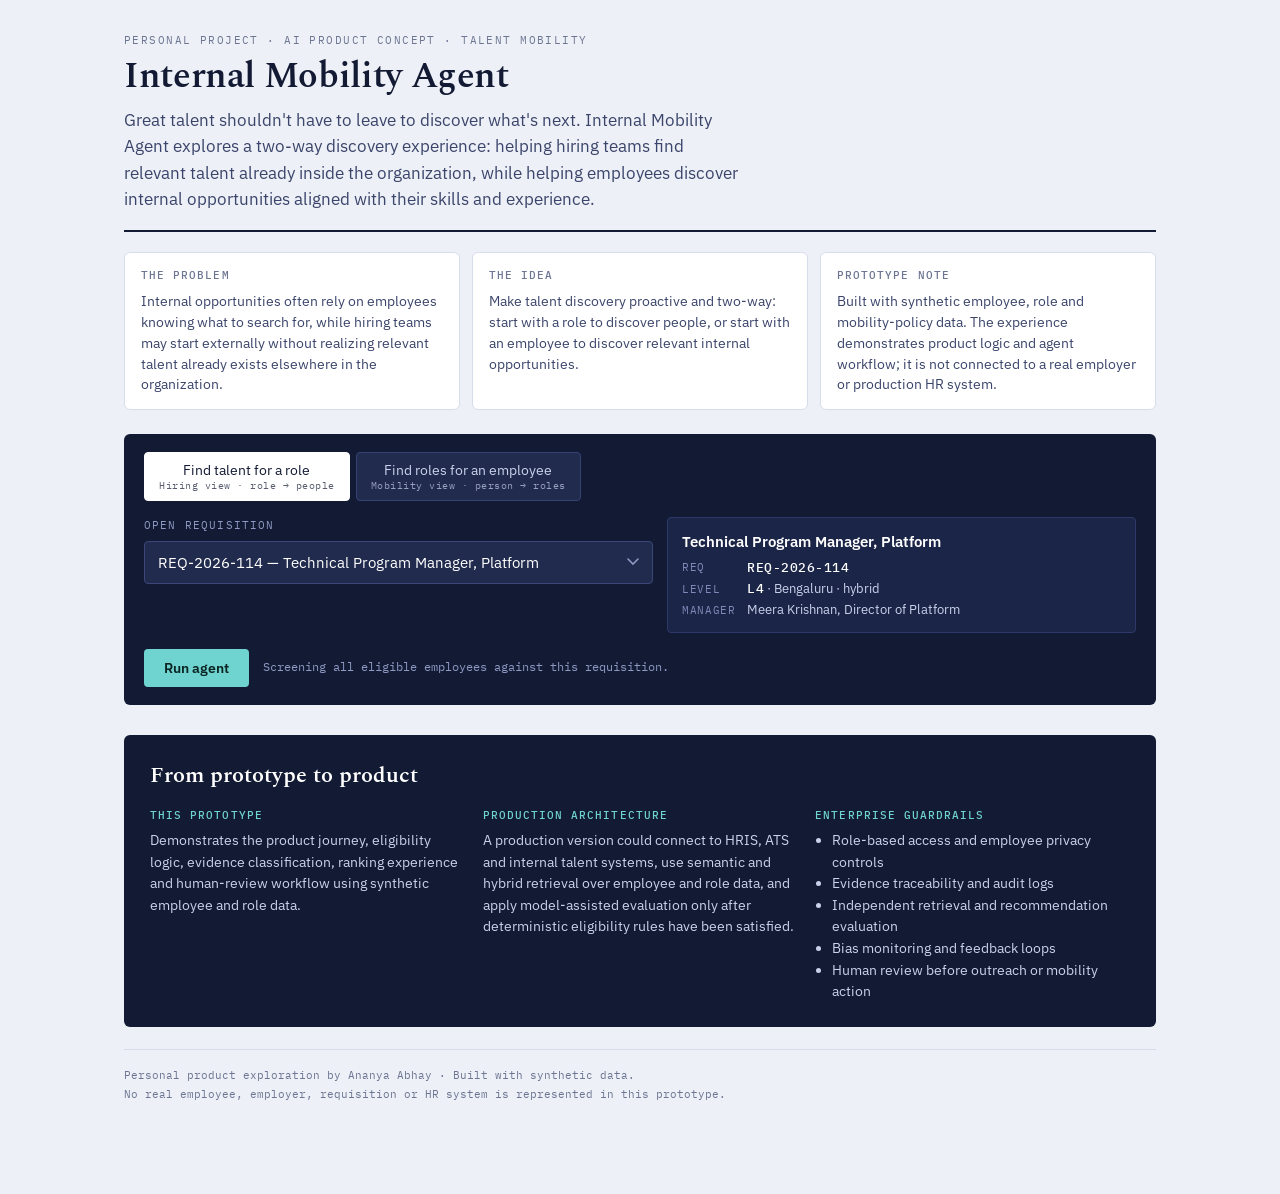
==== projects/internal-mobility-ai-agent/index.html @ cb5d70b5 "Added project - IMA" ====
<!DOCTYPE html>
<html lang="en">

<head>
  <meta charset="utf-8">
  <meta name="viewport" content="width=device-width, initial-scale=1">
  <title>Internal Mobility Agent | AI Talent Mobility Product Concept</title>

  <meta name="description"
    content="A personal AI product concept exploring two-way internal talent discovery — matching employees to opportunities and helping hiring teams discover relevant internal talent.">
  <link rel="preconnect" href="https://fonts.googleapis.com">
  <link rel="preconnect" href="https://fonts.gstatic.com" crossorigin>
  <link
    href="https://fonts.googleapis.com/css2?family=IBM+Plex+Mono:wght@400;500;600&family=IBM+Plex+Sans:wght@400;500;600;700&family=Spectral:ital,wght@0,500;0,600;1,500&display=swap"
    rel="stylesheet">
  <style>
    :root {
      --ink: #131A33;
      --ink2: #3B456B;
      --mute: #6C7592;
      --bg: #EDF0F6;
      --paper: #FFFFFF;
      --rule: #D7DDEA;
      --rule2: #E9EDF4;
      --direct: #3A4A7A;
      --directbg: #E7EBF6;
      --adjacent: #0C6E6C;
      --adjacentbg: #DDF0EE;
      --absent: #9B4A3F;
      --absentbg: #F7E7E4;
      --vague: #9A6F1C;
      --vaguebg: #F8EFDC;
      --sans: "IBM Plex Sans", system-ui, -apple-system, "Segoe UI", sans-serif;
      --mono: "IBM Plex Mono", ui-monospace, "SF Mono", Menlo, monospace;
      --serif: "Spectral", Georgia, serif;
    }

    * {
      box-sizing: border-box
    }

    html,
    body {
      margin: 0;
      padding: 0
    }

    body {
      background: var(--bg);
      color: var(--ink);
      font-family: var(--sans);
      font-size: 15px;
      line-height: 1.55;
      -webkit-font-smoothing: antialiased
    }

    .wrap {
      max-width: 1080px;
      margin: 0 auto;
      padding: 32px 24px 80px
    }

    .mast {
      padding-bottom: 18px;
      border-bottom: 2px solid var(--ink)
    }

    .kicker {
      font-family: var(--mono);
      font-size: 11px;
      letter-spacing: .13em;
      text-transform: uppercase;
      color: var(--mute);
      margin-bottom: 9px
    }

    .mast h1 {
      font-family: var(--serif);
      font-weight: 600;
      font-size: 36px;
      line-height: 1.08;
      margin: 0 0 10px;
      letter-spacing: -.01em
    }

    .mast .lede {
      margin: 0;
      font-size: 16.5px;
      color: var(--ink2);
      max-width: 62ch;
      line-height: 1.6
    }

    .intro {
      display: grid;
      grid-template-columns: repeat(auto-fit, minmax(230px, 1fr));
      gap: 12px;
      margin: 20px 0 24px
    }

    .ic {
      background: var(--paper);
      border: 1px solid var(--rule);
      border-radius: 6px;
      padding: 14px 16px
    }

    .ic h3 {
      font-family: var(--mono);
      font-size: 10.5px;
      letter-spacing: .1em;
      text-transform: uppercase;
      color: var(--mute);
      font-weight: 500;
      margin: 0 0 7px
    }

    .ic p {
      margin: 0;
      font-size: 13.5px;
      color: var(--ink2);
      line-height: 1.55
    }

    .ic.warn {
      background: var(--absentbg);
      border-color: #EBCFC9
    }

    .ic.warn h3 {
      color: var(--absent)
    }

    .ic.warn p {
      color: var(--absent)
    }

    .console {
      background: var(--ink);
      color: #fff;
      border-radius: 6px;
      padding: 18px 20px;
      margin-bottom: 26px
    }

    .modes {
      display: flex;
      gap: 6px;
      margin-bottom: 16px;
      flex-wrap: wrap
    }

    .mode {
      background: #212B4E;
      border: 1px solid #364176;
      color: #C9D2EC;
      border-radius: 4px;
      padding: 8px 14px;
      font-family: var(--sans);
      font-size: 13.5px;
      cursor: pointer
    }

    .mode[aria-pressed="true"] {
      background: #fff;
      border-color: #fff;
      color: var(--ink)
    }

    .mode .sm {
      display: block;
      font-family: var(--mono);
      font-size: 10px;
      letter-spacing: .05em;
      opacity: .7
    }

    .picker {
      display: flex;
      gap: 14px;
      align-items: flex-start;
      flex-wrap: wrap;
      margin-bottom: 16px
    }

    .field {
      flex: 1 1 340px;
      min-width: 280px
    }

    .field label {
      display: block;
      font-family: var(--mono);
      font-size: 10.5px;
      letter-spacing: .11em;
      text-transform: uppercase;
      color: #8E9AC4;
      margin-bottom: 7px
    }

    select {
      width: 100%;
      background: #212B4E;
      border: 1px solid #3B4778;
      color: #fff;
      border-radius: 4px;
      padding: 11px 13px;
      font-family: var(--sans);
      font-size: 14.5px;
      cursor: pointer;
      appearance: none;
      background-image: url("data:image/svg+xml;utf8,<svg xmlns='http://www.w3.org/2000/svg' width='12' height='8'><path d='M1 1l5 5 5-5' stroke='%238E9AC4' stroke-width='1.6' fill='none' stroke-linecap='round'/></svg>");
      background-repeat: no-repeat;
      background-position: right 13px center
    }

    select:hover {
      border-color: #556296
    }

    select option {
      background: #212B4E;
      color: #fff
    }

    select option:disabled {
      color: #6B76A6
    }

    select optgroup {
      color: #8E9AC4;
      font-style: normal
    }

    .who {
      flex: 1 1 300px;
      min-width: 260px;
      background: #1B2547;
      border: 1px solid #2E3969;
      border-radius: 4px;
      padding: 12px 14px
    }

    .who .nm {
      font-weight: 600;
      font-size: 15px;
      color: #fff;
      margin-bottom: 4px
    }

    .who dl {
      margin: 0;
      display: grid;
      grid-template-columns: auto 1fr;
      gap: 2px 12px;
      font-size: 12.5px
    }

    .who dt {
      font-family: var(--mono);
      font-size: 10.5px;
      letter-spacing: .06em;
      text-transform: uppercase;
      color: #7E8AB8;
      align-self: center
    }

    .who dd {
      margin: 0;
      color: #C9D2EC
    }

    .who dd b {
      color: #fff;
      font-family: var(--mono);
      font-weight: 500;
      letter-spacing: .04em
    }

    .runbar {
      display: flex;
      align-items: center;
      gap: 14px;
      flex-wrap: wrap
    }

    .run {
      background: #6FD3CF;
      color: #0A2422;
      border: 0;
      border-radius: 4px;
      padding: 10px 20px;
      font-family: var(--sans);
      font-weight: 600;
      font-size: 14px;
      cursor: pointer
    }

    .run:hover {
      background: #8CE0DC
    }

    .run[disabled] {
      opacity: .4;
      cursor: default
    }

    .query {
      font-family: var(--mono);
      font-size: 12px;
      color: #8E9AC4
    }

    .run:focus-visible,
    .tab:focus-visible,
    .evrow:focus-visible,
    select:focus-visible,
    .disc:focus-visible,
    .mode:focus-visible,
    .rankrow:focus-visible,
    .candhead:focus-visible {
      outline: 2px solid #6FD3CF;
      outline-offset: 2px
    }

    .step {
      background: var(--paper);
      border: 1px solid var(--rule);
      border-radius: 6px;
      margin-bottom: 14px;
      overflow: hidden
    }

    .step.in {
      animation: rise .38s cubic-bezier(.2, .7, .3, 1) both
    }

    @keyframes rise {
      from {
        opacity: 0;
        transform: translateY(10px)
      }

      to {
        opacity: 1;
        transform: none
      }
    }

    .shead {
      display: flex;
      align-items: baseline;
      gap: 12px;
      padding: 14px 18px;
      border-bottom: 1px solid var(--rule2)
    }

    .snum {
      font-family: var(--mono);
      font-size: 11px;
      color: var(--mute);
      letter-spacing: .06em;
      flex: 0 0 auto
    }

    .shead h2 {
      font-size: 15.5px;
      font-weight: 600;
      margin: 0;
      letter-spacing: -.01em
    }

    .sbody {
      padding: 16px 18px
    }

    .sbody>*:last-child {
      margin-bottom: 0
    }

    .note {
      font-size: 13px;
      color: var(--mute);
      border-left: 2px solid var(--rule);
      padding-left: 11px;
      margin: 12px 0 0
    }

    .hint {
      font-family: var(--mono);
      font-size: 11px;
      color: var(--adjacent);
      margin: 0 0 10px
    }

    ol.plan {
      margin: 0;
      padding-left: 20px;
      font-size: 14px;
      color: var(--ink2)
    }

    ol.plan li {
      margin-bottom: 5px
    }

    .disc {
      display: flex;
      align-items: center;
      gap: 9px;
      background: none;
      border: 0;
      padding: 0;
      cursor: pointer;
      font-family: var(--mono);
      font-size: 11px;
      letter-spacing: .07em;
      text-transform: uppercase;
      color: var(--mute)
    }

    .disc .car {
      display: inline-block;
      transition: transform .2s;
      font-size: 10px
    }

    .disc[aria-expanded="true"] .car {
      transform: rotate(90deg)
    }

    .disc:hover {
      color: var(--adjacent)
    }

    .panel[hidden] {
      display: none
    }

    .panel {
      margin-top: 13px
    }

    table {
      width: 100%;
      border-collapse: collapse;
      font-size: 13.5px
    }

    th {
      text-align: left;
      font-family: var(--mono);
      font-size: 10.5px;
      letter-spacing: .1em;
      text-transform: uppercase;
      color: var(--mute);
      font-weight: 500;
      padding: 0 10px 7px 0;
      border-bottom: 1px solid var(--rule)
    }

    td {
      padding: 9px 10px 9px 0;
      border-bottom: 1px solid var(--rule2);
      vertical-align: top;
      color: var(--ink2)
    }

    tr:last-child td {
      border-bottom: 0
    }

    .q {
      font-family: var(--serif);
      font-style: italic;
      color: var(--ink)
    }

    .tag {
      font-family: var(--mono);
      font-size: 10.5px;
      font-weight: 500;
      letter-spacing: .05em;
      padding: 2px 7px;
      border-radius: 3px;
      white-space: nowrap;
      display: inline-block
    }

    .t-direct {
      background: var(--directbg);
      color: var(--direct)
    }

    .t-adjacent {
      background: var(--adjacentbg);
      color: var(--adjacent)
    }

    .t-absent {
      background: var(--absentbg);
      color: var(--absent)
    }

    .t-vague {
      background: var(--vaguebg);
      color: var(--vague)
    }

    .t-pass {
      background: var(--adjacentbg);
      color: var(--adjacent)
    }

    .t-stop {
      background: var(--absentbg);
      color: var(--absent)
    }

    .evrow {
      cursor: pointer
    }

    .evrow:hover td {
      background: #F6F8FC
    }

    .evrow td:first-child::after {
      content: " ↳";
      color: var(--adjacent);
      font-family: var(--mono);
      font-size: 11px;
      opacity: 0
    }

    .evrow:hover td:first-child::after,
    .evrow[aria-expanded="true"] td:first-child::after {
      opacity: 1
    }

    .bridge {
      background: #0E1A38;
      color: #fff;
      border-radius: 5px;
      padding: 18px;
      margin: 12px 0 4px
    }

    .bridge .bh {
      font-family: var(--mono);
      font-size: 10.5px;
      letter-spacing: .11em;
      text-transform: uppercase;
      color: #6FD3CF;
      margin-bottom: 14px
    }

    .bcols {
      display: grid;
      grid-template-columns: 1fr auto 1fr;
      gap: 16px;
      align-items: center
    }

    .bcol .cap {
      font-family: var(--mono);
      font-size: 10px;
      letter-spacing: .08em;
      text-transform: uppercase;
      color: #8E9AC4;
      margin-bottom: 6px
    }

    .bcol .txt {
      font-family: var(--serif);
      font-size: 16.5px;
      line-height: 1.35
    }

    .w {
      display: inline-block;
      padding: 1px 3px;
      border-radius: 2px;
      transition: background .25s
    }

    .w.shared {
      background: #6FD3CF;
      color: #0A2422
    }

    .blink {
      font-family: var(--mono);
      font-size: 11px;
      color: #6FD3CF;
      text-align: center;
      white-space: nowrap
    }

    .bcount {
      margin-top: 14px;
      padding-top: 12px;
      border-top: 1px solid #2A3660;
      display: flex;
      align-items: baseline;
      gap: 10px;
      flex-wrap: wrap
    }

    .bnum {
      font-family: var(--serif);
      font-size: 34px;
      line-height: 1;
      color: #6FD3CF
    }

    .bcount p {
      margin: 0;
      font-size: 13px;
      color: #C9D2EC;
      max-width: 52ch
    }

    .cbox {
      border: 1px solid var(--rule);
      border-radius: 5px;
      margin-bottom: 10px;
      overflow: hidden
    }

    .cbox.top {
      border-color: var(--adjacent);
      border-width: 1.5px
    }

    .candhead {
      display: flex;
      gap: 13px;
      align-items: center;
      width: 100%;
      background: #FAFBFE;
      border: 0;
      padding: 12px 15px;
      text-align: left;
      cursor: pointer;
      font-family: var(--sans);
      color: inherit
    }

    .candhead:hover {
      background: #F2F5FB
    }

    .candhead .cnm {
      font-weight: 600;
      font-size: 14.5px
    }

    .candhead .cid {
      font-family: var(--mono);
      font-size: 11px;
      color: var(--mute);
      letter-spacing: .05em
    }

    .candhead .sp {
      margin-left: auto;
      display: flex;
      gap: 8px;
      align-items: center;
      flex-wrap: wrap
    }

    .candhead .car {
      color: var(--mute);
      font-size: 11px;
      font-family: var(--mono);
      transition: transform .2s
    }

    .candhead[aria-expanded="true"] .car {
      transform: rotate(90deg);
      color: var(--adjacent)
    }

    .cbody {
      padding: 14px 15px;
      border-top: 1px solid var(--rule2)
    }

    .cbody[hidden] {
      display: none
    }

    ol.rank {
      margin: 0;
      padding: 0;
      list-style: none;
      counter-reset: r
    }

    ol.rank li {
      counter-increment: r;
      border-bottom: 1px solid var(--rule2)
    }

    ol.rank li:last-child {
      border-bottom: 0
    }

    .rankrow {
      display: flex;
      gap: 13px;
      align-items: flex-start;
      width: 100%;
      background: none;
      border: 0;
      padding: 12px 8px 12px 0;
      text-align: left;
      cursor: pointer;
      font-family: var(--sans);
      color: inherit
    }

    .rankrow:hover {
      background: #F6F8FC
    }

    .rankrow::before {
      content: counter(r);
      font-family: var(--serif);
      font-size: 21px;
      color: var(--mute);
      line-height: 1.1;
      flex: 0 0 20px
    }

    .rankrow h3 {
      font-size: 14px;
      margin: 0 0 3px;
      font-weight: 600
    }

    .rankrow p {
      margin: 0;
      font-size: 12.5px;
      color: var(--mute)
    }

    .rankrow .car {
      margin-left: auto;
      flex: 0 0 auto;
      color: var(--mute);
      font-size: 11px;
      font-family: var(--mono);
      transition: transform .2s;
      align-self: center
    }

    .rankrow[aria-expanded="true"] .car {
      transform: rotate(90deg);
      color: var(--adjacent)
    }

    .jd {
      background: #F7F9FD;
      border: 1px solid var(--rule);
      border-radius: 5px;
      padding: 15px 17px;
      margin: 0 0 14px 33px
    }

    .jd[hidden] {
      display: none
    }

    .jdtop {
      display: flex;
      gap: 18px;
      flex-wrap: wrap;
      align-items: baseline;
      padding-bottom: 10px;
      margin-bottom: 11px;
      border-bottom: 1px solid var(--rule)
    }

    .jdtop .rid {
      font-family: var(--mono);
      font-size: 13px;
      font-weight: 600;
      color: var(--ink)
    }

    .jdtop span {
      font-family: var(--mono);
      font-size: 10.5px;
      letter-spacing: .06em;
      text-transform: uppercase;
      color: var(--mute)
    }

    .jdtop span b {
      color: var(--ink2);
      font-weight: 500
    }

    .jd h4 {
      font-family: var(--mono);
      font-size: 10.5px;
      letter-spacing: .1em;
      text-transform: uppercase;
      color: var(--mute);
      font-weight: 500;
      margin: 0 0 6px
    }

    .jd p.blurb {
      margin: 0 0 12px;
      font-size: 13.5px;
      color: var(--ink2);
      line-height: 1.55
    }

    .jd ul {
      margin: 0 0 13px;
      padding-left: 17px;
      font-size: 13px;
      color: var(--ink2);
      line-height: 1.65
    }

    .atslink {
      display: inline-flex;
      align-items: center;
      gap: 7px;
      font-size: 13px;
      font-weight: 500;
      color: var(--adjacent);
      text-decoration: none;
      border-bottom: 1px solid transparent;
      padding-bottom: 1px
    }

    .atslink:hover {
      border-bottom-color: var(--adjacent)
    }

    .atslink .ext {
      font-family: var(--mono);
      font-size: 11px
    }

    .demo {
      margin: 9px 0 0;
      font-family: var(--mono);
      font-size: 10.5px;
      color: var(--mute)
    }

    .tabs {
      display: flex;
      gap: 6px;
      margin-bottom: 14px;
      flex-wrap: wrap
    }

    .tab {
      background: transparent;
      border: 1px solid var(--rule);
      border-radius: 4px;
      padding: 7px 13px;
      font-family: var(--sans);
      font-size: 13px;
      color: var(--ink2);
      cursor: pointer
    }

    .tab[aria-selected="true"] {
      background: var(--ink);
      border-color: var(--ink);
      color: #fff
    }

    .letter {
      border: 1px solid var(--rule);
      border-radius: 5px;
      padding: 17px 19px;
      background: #FCFDFF
    }

    .letter .sub {
      font-family: var(--mono);
      font-size: 11px;
      color: var(--mute);
      letter-spacing: .05em;
      padding-bottom: 9px;
      margin-bottom: 12px;
      border-bottom: 1px solid var(--rule2)
    }

    .letter p {
      margin: 0 0 11px;
      font-size: 14px;
      line-height: 1.6
    }

    .letter p:last-child {
      margin-bottom: 0
    }

    .letter ul {
      margin: 0 0 11px;
      padding-left: 19px;
      font-size: 14px;
      line-height: 1.65
    }

    .letter ul li {
      margin-bottom: 4px
    }

    .edit {
      border: 1px dashed transparent;
      border-radius: 4px;
      margin: -4px -6px;
      padding: 4px 6px;
      transition: border-color .15s, background .15s
    }

    .edit:hover {
      border-color: var(--rule);
      background: #FBFCFE
    }

    .edit:focus {
      outline: 0;
      border-color: var(--adjacent);
      background: #fff
    }

    .edithint {
      display: flex;
      justify-content: space-between;
      align-items: center;
      gap: 12px;
      flex-wrap: wrap;
      font-family: var(--mono);
      font-size: 10.5px;
      letter-spacing: .06em;
      color: var(--mute);
      margin-bottom: 8px
    }

    .copy {
      background: none;
      border: 1px solid var(--rule);
      border-radius: 3px;
      color: var(--ink2);
      font-family: var(--mono);
      font-size: 10.5px;
      letter-spacing: .06em;
      text-transform: uppercase;
      padding: 5px 10px;
      cursor: pointer
    }

    .copy:hover {
      border-color: var(--ink2)
    }

    .withheld {
      margin-top: 13px;
      background: var(--absentbg);
      border-radius: 4px;
      padding: 11px 13px
    }

    .withheld .wh {
      font-family: var(--mono);
      font-size: 10.5px;
      letter-spacing: .09em;
      text-transform: uppercase;
      color: var(--absent);
      margin-bottom: 6px
    }

    .withheld ul {
      margin: 0;
      padding-left: 17px;
      font-size: 12.5px;
      color: var(--absent);
      line-height: 1.7
    }

    .score {
      display: flex;
      align-items: center;
      gap: 18px;
      flex-wrap: wrap;
      margin-bottom: 15px
    }

    .dial {
      font-family: var(--serif);
      font-size: 46px;
      line-height: 1;
      color: var(--adjacent)
    }

    .bar {
      flex: 1 1 200px;
      min-width: 180px
    }

    .track {
      height: 5px;
      background: var(--rule2);
      border-radius: 3px;
      overflow: hidden
    }

    .fill {
      height: 100%;
      background: var(--adjacent);
      width: 0;
      transition: width 1.1s cubic-bezier(.2, .7, .3, 1)
    }

    .bar .cap {
      font-family: var(--mono);
      font-size: 10.5px;
      color: var(--mute);
      letter-spacing: .06em;
      margin-top: 6px
    }

    h4.sub {
      font-family: var(--mono);
      font-size: 10.5px;
      letter-spacing: .1em;
      text-transform: uppercase;
      color: var(--mute);
      font-weight: 500;
      margin: 16px 0 7px
    }

    ul.claims {
      margin: 0;
      padding-left: 18px;
      font-size: 13.5px;
      color: var(--ink2)
    }

    ul.claims li {
      margin-bottom: 6px
    }

    .outro {
      margin-top: 30px;
      background: var(--ink);
      color: #fff;
      border-radius: 6px;
      padding: 24px 26px
    }

    .outro h2 {
      font-family: var(--serif);
      font-size: 22px;
      margin: 0 0 14px;
      font-weight: 600
    }

    .ogrid {
      display: grid;
      grid-template-columns: repeat(auto-fit, minmax(240px, 1fr));
      gap: 18px
    }

    .ogrid h3 {
      font-family: var(--mono);
      font-size: 10.5px;
      letter-spacing: .1em;
      text-transform: uppercase;
      color: #6FD3CF;
      font-weight: 500;
      margin: 0 0 7px
    }

    .ogrid p,
    .ogrid li {
      font-size: 13.5px;
      color: #C9D2EC;
      line-height: 1.6
    }

    .ogrid p {
      margin: 0
    }

    .ogrid ul {
      margin: 0;
      padding-left: 17px
    }

    .foot {
      margin-top: 22px;
      padding-top: 16px;
      border-top: 1px solid var(--rule);
      font-family: var(--mono);
      font-size: 11px;
      color: var(--mute);
      line-height: 1.7
    }

    @media (max-width:640px) {
      .bcols {
        grid-template-columns: 1fr;
        gap: 10px
      }

      .blink {
        text-align: left
      }

      .mast h1 {
        font-size: 27px
      }

      .candhead .sp {
        margin-left: 0;
        width: 100%
      }
    }

    @media (prefers-reduced-motion:reduce) {
      .step.in {
        animation: none
      }

      .fill {
        transition: none
      }

      .w {
        transition: none
      }
    }
  </style>
</head>

<body>
  <div class="wrap">

    <header class="mast">

      <div class="kicker">
        Personal Project · AI Product Concept · Talent Mobility
      </div>

      <h1>Internal Mobility Agent</h1>

      <p class="lede">
        Great talent shouldn't have to leave to discover what's next.
        Internal Mobility Agent explores a two-way discovery experience:
        helping hiring teams find relevant talent already inside the
        organization, while helping employees discover internal
        opportunities aligned with their skills and experience.
      </p>

    </header>

    <section class="intro">

      <div class="ic">
        <h3>The problem</h3>
        <p>
          Internal opportunities often rely on employees knowing what to
          search for, while hiring teams may start externally without
          realizing relevant talent already exists elsewhere in the organization.
        </p>
      </div>

      <div class="ic">
        <h3>The idea</h3>
        <p>
          Make talent discovery proactive and two-way: start with a role
          to discover people, or start with an employee to discover
          relevant internal opportunities.
        </p>
      </div>

      <div class="ic">
        <h3>Prototype note</h3>
        <p>
          Built with synthetic employee, role and mobility-policy data.
          The experience demonstrates product logic and agent workflow;
          it is not connected to a real employer or production HR system.
        </p>
      </div>

    </section>

    <section class="console">
      <div class="modes" id="modes">
        <button class="mode" data-m="role" aria-pressed="true">
          Find talent for a role
          <span class="sm">Hiring view · role → people</span>
        </button>

        <button class="mode" data-m="emp" aria-pressed="false">
          Find roles for an employee
          <span class="sm">Mobility view · person → roles</span>
        </button>
      </div>
      <div class="picker">
        <div class="field">
          <label for="sel" id="sellab">Open requisition</label>
          <select id="sel"></select>
        </div>
        <div class="who" id="who"></div>
      </div>
      <div class="runbar">
        <button class="run" id="run">Run agent</button>
        <span class="query" id="query"></span>
      </div>
    </section>

    <div id="out"></div>

    <section class="outro">

      <h2>From prototype to product</h2>

      <div class="ogrid">

        <div>
          <h3>This prototype</h3>
          <p>
            Demonstrates the product journey, eligibility logic,
            evidence classification, ranking experience and human-review
            workflow using synthetic employee and role data.
          </p>
        </div>

        <div>
          <h3>Production architecture</h3>
          <p>
            A production version could connect to HRIS, ATS and internal
            talent systems, use semantic and hybrid retrieval over employee
            and role data, and apply model-assisted evaluation only after
            deterministic eligibility rules have been satisfied.
          </p>
        </div>

        <div>
          <h3>Enterprise guardrails</h3>
          <ul>
            <li>Role-based access and employee privacy controls</li>
            <li>Evidence traceability and audit logs</li>
            <li>Independent retrieval and recommendation evaluation</li>
            <li>Bias monitoring and feedback loops</li>
            <li>Human review before outreach or mobility action</li>
          </ul>
        </div>

      </div>

    </section>

    <p class="foot">
      Personal product exploration by Ananya Abhay · Built with synthetic data.<br>
      No real employee, employer, requisition or HR system is represented in this prototype.
    </p>
  </div>

  <script>
    const STOP = new Set(["a", "an", "and", "the", "of", "to", "in", "on", "for", "with", "at", "by", "from", "as", "is", "are", "was", "were", "be", "been", "it", "its", "that", "this", "across", "without", "their", "them", "they", "or", "not", "up", "out", "end", "over", "who", "what", "i", "he", "she", "we", "you", "my", "me"]);
    const norm = s => s.toLowerCase().replace(/[^a-z\s]/g, " ").split(/\s+/).filter(w => w && !STOP.has(w));
    const stem = w => w.replace(/(ing|ed|es|s)$/, "");

    const ROLES = {
      tpm: {
        title: "Technical Program Manager, Platform", req: "REQ-2026-114", level: "L4",
        loc: "Bengaluru · hybrid", travel: "Up to 10%", hm: "Meera Krishnan, Director of Platform", opened: "2 June 2026",
        blurb: "Platform is running three concurrent workstreams and no longer has anyone holding the thread across them. The role owns dated commitments spanning teams it does not manage.",
        must: ["Program management across multiple engineering teams",
          "Stakeholder coordination between engineering and external vendors",
          "Delivery planning and ownership of a schedule",
          "Risk and dependency tracking, with proactive escalation",
          "Experience with incident or escalation processes",
          "Strong ownership mindset"],
        not: "Individual contributor. No people management, no production code."
      },
      rel: {
        title: "Release Manager", req: "REQ-2026-121", level: "L4", loc: "Remote, India", travel: "None",
        hm: "Sameer Joshi, Head of Engineering Operations", opened: "18 June 2026",
        blurb: "Own the release train across four product teams.",
        must: ["Release process ownership at scale", "CI/CD tooling and release automation", "Change windows, staged rollout, rollback", "Coordination without direct authority"], not: "Individual contributor."
      },
      sc: {
        title: "Solutions Consultant, Enterprise", req: "REQ-2026-117", level: "L4", loc: "Bengaluru",
        travel: "~40% — firm", hm: "Deepak Suri, Director of Pre-Sales", opened: "9 June 2026",
        blurb: "Technical partner to the enterprise sales team.",
        must: ["Technical communication with prospects", "Integration architecture and API limits", "Live integration scoping", "Willingness to travel ~40%"], not: "Supports the quota, does not carry it."
      },
      pa: {
        title: "Product Analyst, Growth", req: "REQ-2026-108", level: "L3", loc: "Pune or remote", travel: "Up to 15%",
        hm: "Tara Menon, Group Product Manager, Growth", opened: "21 May 2026",
        blurb: "Embedded analyst for the Growth product team.",
        must: ["Advanced SQL and a modelling layer", "Experiment design and A/B readout", "Funnel and cohort analysis", "Presenting to product leadership"], not: "No engineering background required."
      }
    };

    const PEOPLE = {
      priya: { id: "MS-4471", name: "Priya Raghavan", level: "L4", role: "Senior Support Engineer, Platform Support", loc: "Bengaluru", since: "March 2024", tenure: "29 months in role" },
      dev: { id: "MS-2214", name: "Dev Kulkarni", level: "L4", role: "Implementation Consultant, Professional Services", loc: "Remote, India", since: "June 2022", tenure: "50 months in role" },
      fatima: { id: "MS-3902", name: "Fatima Sheikh", level: "L3", role: "QA Engineer, Integrations", loc: "Bengaluru", since: "August 2023", tenure: "36 months in role" },
      nikhil: { id: "MS-6103", name: "Nikhil Rao", level: "L3", role: "Technical Writer, Documentation", loc: "Pune", since: "October 2024", tenure: "22 months in role" },
      arjun: { id: "MS-5820", name: "Arjun Menon", level: "L3", role: "Data Analyst, Revenue Operations", loc: "Pune", since: "January 2026", tenure: "7 months in role" },
      sana: { id: "MS-1877", name: "Sana Qureshi", level: "L4", role: "Customer Success Manager, Enterprise", loc: "Bengaluru", since: "February 2023", tenure: "42 months in role" }
    };

    const ROLE_RUN = {
      tpm: {
        plan: [
          "Interpret the open role and convert its must-have requirements into a fixed evaluation rubric.",
          "Apply mobility eligibility rules to the employee population before evaluating fit.",
          "Search eligible employee profiles for evidence against each role requirement.",
          "Classify the available evidence as direct, adjacent, absent or unclear.",
          "Translate missing evidence into a development gap using the competency framework.",
          "Rank potential matches on evidence and generate explainable recommendations.",
          "Prepare optional outreach for human review before any action is taken."
        ],
        reqs: [["Program management across multiple engineering teams", "Must have, line 1"],
        ["Stakeholder coordination between engineering and external vendors", "Must have, line 2"],
        ["Delivery planning and ownership of a schedule", "Must have, line 3"],
        ["Risk and dependency tracking, with proactive escalation", "Must have, line 4"],
        ["Experience with incident or escalation processes", "Must have, line 5"],
        ["Strong ownership mindset", "Must have, line 6"]],
        screen: [
          ["priya", "PASS", "29 months in role · no active plan · standing above threshold"],
          ["dev", "PASS", "50 months in role · no active plan · standing above threshold"],
          ["fatima", "PASS", "36 months in role · no active plan · standing above threshold"],
          ["nikhil", "PASS", "22 months in role · no active plan · standing above threshold"],
          ["arjun", "FAIL", "7 months in role. Rule 1.1 requires 12. Eligible January 2027."],
          ["sana", "FAIL", "Active formal performance plan. Rule 1.3 is an absolute bar."]
        ],
        cands: [
          {
            k: "priya", top: true, readiness: "READY WITH SUPPORT", cls: "adjacent",
            summary: "5 of 5 assessable requirements evidenced. No absent items.",
            ev: [
              {
                r: "Program management across multiple engineering teams", c: "ADJACENT",
                e: "Set up the weekly sync between Support, Platform Engineering and the vendor's team. Chaired it for eight months.",
                why: "Running a standing forum across three parties she does not manage is the coordination function the requirement describes, recorded without the word “program”."
              },
              {
                r: "Stakeholder coordination between engineering and external vendors", c: "ADJACENT",
                e: "Held the vendor to their SLA during the migration. Sat in the contract review with Procurement.",
                why: "Holding an external party to a commitment and joining the commercial conversation is vendor stakeholder management, described operationally."
              },
              {
                r: "Delivery planning and ownership of a schedule", c: "ADJACENT",
                e: "Ran the Datastore vendor migration end to end over five months. Kept the schedule and got it done two weeks inside the window.",
                why: "Owning a dated multi-month commitment and landing it early is schedule ownership, phrased as execution rather than planning."
              },
              {
                r: "Risk and dependency tracking, with proactive escalation", c: "ADJACENT",
                e: "chased what was blocking what",
                why: "Plain-language description of dependency tracking. Early completion implies escalation happened before dates slipped."
              },
              {
                r: "Experience with incident or escalation processes", c: "DIRECT",
                e: "Wrote the escalation runbook the whole support org now uses.",
                why: "Stated explicitly. The skills list also records incident response."
              },
              {
                r: "Strong ownership mindset", c: "VAGUE",
                e: "Not assessable as written. No testable definition in the requisition or the competency framework.",
                why: "Flagged for the hiring manager to define before interview."
              }],
            gap: "The gap is breadth, not capability. Every piece of evidence traces to one programme — the Datastore migration — run sequentially over five months. The requisition describes three concurrent workstreams. Framework route: a competency held adjacently but not formally, 1–2 quarters, stretch assignment with a named sponsor. Platform architecture familiarity, a nice-to-have, is not evidenced."
          },
          {
            k: "dev", readiness: "READY WITH SUPPORT", cls: "adjacent",
            summary: "1 direct, 3 adjacent, 1 absent. Strong on delivery, no vendor evidence.",
            ev: [
              {
                r: "Program management across multiple engineering teams", c: "ADJACENT",
                e: "Led 14 enterprise implementations, average 11 weeks each.",
                why: "Repeated multi-workstream delivery, but the teams coordinated are customer-side and professional services rather than internal engineering."
              },
              {
                r: "Stakeholder coordination between engineering and external vendors", c: "ABSENT",
                e: "Not found in source documents. Statement of work review is recorded, but relates to customer contracts rather than vendor management.",
                why: "No evidence of holding a third-party supplier to a commitment."
              },
              {
                r: "Delivery planning and ownership of a schedule", c: "DIRECT",
                e: "Owns the implementation playbook and the standard project plan template used across the Professional Services team.",
                why: "Stated explicitly in planning and schedule vocabulary."
              },
              {
                r: "Risk and dependency tracking, with proactive escalation", c: "ADJACENT",
                e: "Escalation contact for two at-risk accounts in 2025; both recovered to green.",
                why: "Risk identification and recovery on named accounts, though framed commercially rather than as dependency management."
              },
              {
                r: "Experience with incident or escalation processes", c: "ADJACENT",
                e: "Runs the weekly customer steering call on every active implementation.",
                why: "Escalation handling is customer-facing and account-level, not incident-process based."
              },
              { r: "Strong ownership mindset", c: "VAGUE", e: "Not assessable as written.", why: "Flagged for the hiring manager to define." }],
            gap: "One absent must-have: no evidence of external vendor or third-party management, which the requisition lists as a must. Framework route: no prior evidence at any level, 2–3 quarters, structured rotation. Note also that his stated interest is internal process ownership, which this role partially satisfies."
          },
          {
            k: "fatima", readiness: "NOT A FIT", cls: "absent",
            summary: "2 adjacent, 3 absent. Also a level stretch from L3 to L4.",
            ev: [
              {
                r: "Program management across multiple engineering teams", c: "ADJACENT",
                e: "Ran the joint testing cycle with two partner engineering teams ahead of the 2025 connector launch. Coordinated schedules across three time zones.",
                why: "Genuine cross-team coordination on a dated launch, though scoped to a testing cycle rather than a programme."
              },
              {
                r: "Stakeholder coordination between engineering and external vendors", c: "ABSENT",
                e: "Not found in source documents. Partner engineering contact is recorded, but no commercial or SLA relationship.", why: "—"
              },
              {
                r: "Delivery planning and ownership of a schedule", c: "ADJACENT",
                e: "Coordinated schedules across three time zones.", why: "Schedule coordination is evidenced; ownership of a delivery commitment is not."
              },
              { r: "Risk and dependency tracking, with proactive escalation", c: "ABSENT", e: "Not found in source documents.", why: "—" },
              {
                r: "Experience with incident or escalation processes", c: "ABSENT",
                e: "Not found in source documents. Defect triage is recorded, which is a different process.", why: "—"
              },
              { r: "Strong ownership mindset", c: "VAGUE", e: "Not assessable as written.", why: "—" }],
            gap: "Three absent must-haves covering vendor management, risk tracking and incident process. Separately, her recorded career interest is customer-facing technical work, which this role is not. Surfaced for completeness rather than as a recommendation."
          },
          {
            k: "nikhil", readiness: "NOT A FIT", cls: "absent",
            summary: "1 adjacent, 4 absent. Recorded as not actively looking.",
            ev: [
              { r: "Program management across multiple engineering teams", c: "ABSENT", e: "Not found in source documents.", why: "—" },
              { r: "Stakeholder coordination between engineering and external vendors", c: "ABSENT", e: "Not found in source documents.", why: "—" },
              {
                r: "Delivery planning and ownership of a schedule", c: "ADJACENT",
                e: "Owns the release notes process. Publishes for every release.",
                why: "A recurring dated commitment reliably met, though narrow in scope and not a delivery schedule across teams."
              },
              { r: "Risk and dependency tracking, with proactive escalation", c: "ABSENT", e: "Not found in source documents.", why: "—" },
              { r: "Experience with incident or escalation processes", c: "ABSENT", e: "Not found in source documents.", why: "—" },
              { r: "Strong ownership mindset", c: "VAGUE", e: "Not assessable as written.", why: "—" }],
            gap: "Four absent must-haves. Mobility preferences also record “not actively looking”, so under policy 2.2 this is surfaced for information only and is not presented as a recommended move."
          }
        ],
        rank: [
          ["priya", "No absent must-haves, and the only candidate evidencing vendor management alongside incident process. Ranked first despite matching fewer of the requisition's actual words than the candidate below."],
          ["dev", "Strongest on explicit delivery-planning language and the only direct match on schedule ownership, but one must-have is absent. A keyword search would rank him first."],
          ["fatima", "Real cross-team coordination evidence, but three absent must-haves and a level stretch. Also outside her stated career interest."],
          ["nikhil", "One adjacent match. Recorded as not actively looking, so surfaced for information only."]
        ],
        letters: {
          manager: {
            sub: "To Meera Krishnan, Director of Platform · Subject: Internal shortlist — REQ-2026-114",
            body: ["Hi Meera,",
              "Four internal profiles were screened against REQ-2026-114 (Technical Program Manager, Platform). Two further employees were excluded at the eligibility stage.",
              "<b>Recommended: Priya Raghavan · MS-4471 · L4 · Bengaluru</b>",
              "<ul><li>Ran the Datastore vendor migration end to end over five months, delivered inside the window</li><li>Established and chaired a recurring Support / Platform Engineering / vendor forum for eight months</li><li>Managed vendor SLA performance and participated in contract review</li><li>Authored the escalation runbook currently in use across the support organisation</li></ul>",
              "<b>Development area:</b> recorded experience covers one programme run sequentially. The requisition describes three concurrent workstreams. A staged ramp is recommended.",
              "<b>Also worth reviewing: Dev Kulkarni · MS-2214 · L4.</b> Stronger on explicit delivery planning, but no recorded evidence of external vendor management.",
              "<b>Note on the requisition:</b> “strong ownership mindset” is not stated in testable terms and may need clarification before interview.",
              "Some fields in these records are restricted to People Operations and are not included here."],
            withheld: ["Performance ratings", "Compensation bands", "Retention indicators", "Current-manager commentary", "Protected-characteristic fields", "Reasons for the two eligibility exclusions"]
          },
          candidate: {
            sub: "To Priya Raghavan · Subject: Internal opportunity — REQ-2026-114",
            body: ["Hi Priya,",
              "An open internal role has been matched to your profile: <b>Technical Program Manager, Platform</b> (REQ-2026-114), L4, Bengaluru.",
              "The match was based on experience recorded in your profile, including the Datastore vendor migration and the cross-team forum you chaired. Your recorded career interests also align with the scope of the role.",
              "One area to note: the role covers multiple concurrent workstreams, while your recorded experience covers a single programme. Some ramp-up support would likely be required.",
              "If you would like to review the full requisition, or discuss whether it is of interest, let me know. There is no expectation either way, and no action has been taken on your behalf."],
            check: "Policy 3.1 — the current manager is not notified at exploration stage, so the note carries no implication that he has been. The note references only information recorded in the profile, not any prior conversation."
          }
        },
        grounding: {
          score: 0.91,
          claims: ["Ranking Priya above Dev rests on judging vendor management as more load-bearing for this requisition than explicit planning vocabulary. That weighting is reasoning, not a documented rule — the requisition lists both as must-haves without priority.",
            "The judgement that one programme run sequentially differs materially from three run concurrently is an interpretation, not a stated fact.",
            "Treating Dev's account-level escalation as adjacent rather than absent is a borderline call and could reasonably go either way."],
          thin: ["“Strong ownership mindset” has no testable definition anywhere in the sources, so one of six must-haves went unassessed for every candidate.",
            "The competency framework defines vendor management but sets no level threshold, so whether Priya's evidence meets the L4 bar is unverified.",
            "Two candidates were excluded at the gate, so no evidence was gathered for them. The shortlist is not a ranking of the whole population."],
          verdict: "Above the 0.8 threshold. Proceed, with the ranking weighting confirmed by the hiring manager before either candidate is contacted."
        }
      }
    };

    const EMP_RUN = {
      priya: { full: true },
      arjun: {
        gateOnly: true,
        rows: [["1.1 Time in role", "minimum of <b>12 months</b> in their current role", "In current role since January 2026 — about 7 months", "FAIL"],
        ["1.2 Performance standing", "most recent outcome must be <b>Meets Expectations or above</b>", "No completed review cycle in current role", "CANNOT VERIFY"],
        ["1.3 Performance plans", "an active formal performance plan makes an employee <b>not eligible</b>", "None recorded", "PASS"]],
        verdict: "NOT YET ELIGIBLE",
        stop: "Rule 1.1 is not met. Arjun Menon becomes eligible in <b>January 2027</b>, subject to a completed review cycle. The run stops here and no roles are assessed, however strong the match would be."
      },
      sana: {
        gateOnly: true,
        rows: [["1.1 Time in role", "minimum of <b>12 months</b> in their current role", "In current role since February 2023 — about 42 months", "PASS"],
        ["1.2 Performance standing", "most recent outcome must be <b>Meets Expectations or above</b>", "Most recent outcome is below the stated threshold", "FAIL"],
        ["1.3 Performance plans", "an active formal performance plan makes an employee <b>not eligible</b>", "Active plan recorded, opened 3 March 2026", "FAIL"]],
        verdict: "NOT YET ELIGIBLE",
        stop: "Rule 1.3 is an absolute bar for the duration of the plan and for <b>90 days after successful completion</b>, placing earliest eligibility around <b>September 2026</b>. The specific values behind rules 1.2 and 1.3 are held under People Operations access and are not reproduced here."
      }
    };

    const EMP_ROLE_RANK = [
      ["tpm", "Only role with zero absent must-haves. Matches her recorded interest in planning and delivery. Bengaluru, 10% travel, individual contributor."],
      ["rel", "Closest of the remainder on coordination and escalation, but the release-specific core is unevidenced."],
      ["sc", "Ranked below Release Manager despite customer-facing overlap, because 40% travel conflicts with a firm recorded preference of 10%."],
      ["pa", "Analytical core unevidenced, a down-level move, and the location engages relocation approval."]
    ];

    let mode = "role", current = "tpm", running = false, drafts = {};
    const out = document.getElementById("out"), runBtn = document.getElementById("run");
    const queryEl = document.getElementById("query"), sel = document.getElementById("sel");
    const who = document.getElementById("who"), sellab = document.getElementById("sellab");
    const reduce = window.matchMedia("(prefers-reduced-motion: reduce)").matches;

    function fillSelect() {
      if (mode === "role") {
        sellab.textContent = "Open requisition";
        sel.innerHTML = `<optgroup label="Available in this prototype">
      <option value="tpm">REQ-2026-114 — Technical Program Manager, Platform</option></optgroup>
      <optgroup label="In the corpus, matching not wired for this demo">
      <option disabled>REQ-2026-121 — Release Manager</option>
      <option disabled>REQ-2026-117 — Solutions Consultant, Enterprise</option>
      <option disabled>REQ-2026-108 — Product Analyst, Growth</option></optgroup>`;
        current = "tpm";
      } else {
        sellab.textContent = "Employee";
        sel.innerHTML = `<optgroup label="Available in this prototype">
      <option value="priya">MS-4471 — Priya Raghavan · Senior Support Engineer</option>
      <option value="arjun">MS-5820 — Arjun Menon · Data Analyst</option>
      <option value="sana">MS-1877 — Sana Qureshi · Customer Success Manager</option></optgroup>
      <optgroup label="In the corpus, matching not wired for this demo">
      <option disabled>MS-3902 — Fatima Sheikh · QA Engineer</option>
      <option disabled>MS-2214 — Dev Kulkarni · Implementation Consultant</option>
      <option disabled>MS-6103 — Nikhil Rao · Technical Writer</option></optgroup>`;
        current = "priya";
      }
      sel.value = current; showWho();
    }
    function showWho() {
      if (mode === "role") {
        const R = ROLES[current];
        who.innerHTML = `<div class="nm">${R.title}</div><dl>
      <dt>Req</dt><dd><b>${R.req}</b></dd>
      <dt>Level</dt><dd><b>${R.level}</b> · ${R.loc}</dd>
      <dt>Manager</dt><dd>${R.hm}</dd></dl>`;
        queryEl.textContent = "Screening all eligible employees against this requisition.";
      } else {
        const P = PEOPLE[current];
        who.innerHTML = `<div class="nm">${P.name}</div><dl>
      <dt>ID</dt><dd><b>${P.id}</b></dd>
      <dt>Level</dt><dd><b>${P.level}</b> · ${P.role}</dd>
      <dt>Based</dt><dd>${P.loc} · ${P.tenure}</dd></dl>`;
        queryEl.textContent = "Searching all open internal roles for a match.";
      }
    }
    document.getElementById("modes").addEventListener("click", e => {
      const b = e.target.closest(".mode"); if (!b || running || b.dataset.m === mode) return;
      mode = b.dataset.m;
      document.querySelectorAll(".mode").forEach(x => x.setAttribute("aria-pressed", String(x === b)));
      drafts = {}; out.innerHTML = ""; runBtn.textContent = "Run agent"; fillSelect();
    });
    sel.addEventListener("change", () => {
      if (running) { sel.value = current; return; }
      current = sel.value; showWho(); drafts = {}; out.innerHTML = ""; runBtn.textContent = "Run agent";
    });
    runBtn.addEventListener("click", () => { if (!running) mode === "role" ? runRole() : runEmp(); });

    function el(h) { const d = document.createElement("div"); d.innerHTML = h.trim(); return d.firstElementChild; }
    function step(n, t, b) { return `<section class="step in"><div class="shead"><span class="snum">STEP ${n}</span><h2>${t}</h2></div><div class="sbody">${b}</div></section>`; }
    const tagClass = { DIRECT: "t-direct", ADJACENT: "t-adjacent", ABSENT: "t-absent", VAGUE: "t-vague", PASS: "t-pass", NOTED: "t-direct", FAIL: "t-stop", "CANNOT VERIFY": "t-vague" };
    const tag = t => `<span class="tag ${tagClass[t] || "t-direct"}">${t}</span>`;
    const pause = ms => new Promise(r => setTimeout(r, reduce ? 0 : ms));
    const push = h => out.appendChild(el(h));
    function planStep(plan) {
      push(step(1, "Plan", `
    <button class="disc" id="disc" aria-expanded="false" aria-controls="planpanel"><span class="car">▸</span> Show how the agent planned this run</button>
    <div class="panel" id="planpanel" hidden><ol class="plan">${plan.map(l => `<li>${l}</li>`).join("")}</ol>
    <p class="note">Collapsed by default. Kept available because it is the audit trail for any recommendation later questioned.</p></div>`));
      const d = document.getElementById("disc"), pp = document.getElementById("planpanel");
      d.addEventListener("click", () => {
        const o = d.getAttribute("aria-expanded") === "true";
        d.setAttribute("aria-expanded", String(!o)); pp.hidden = o;
        d.lastChild.textContent = o ? " Show how the agent planned this run" : " Hide the agent's plan";
      });
    }

    async function runRole() {
      running = true; runBtn.disabled = true; sel.disabled = true; runBtn.textContent = "Screening…"; out.innerHTML = "";
      const D = ROLE_RUN[current], R = ROLES[current];
      planStep(D.plan);
      await pause(650);

      push(step(2, "Requirement extraction", `
    <table><thead><tr><th style="width:34px">#</th><th>Must-have</th><th style="width:150px">Source</th></tr></thead>
    <tbody>${D.reqs.map((r, i) => `<tr><td>${i + 1}</td><td class="q">${r[0]}${i === 5 ? ' <span class="tag t-vague">VAGUE</span>' : ''}</td><td>${r[1]}</td></tr>`).join("")}</tbody></table>
    <p class="note">Requirements are extracted once, from the requisition, before any employee is looked at. Every candidate is then scored against the same fixed list — which is what makes the ranking comparable.</p>`));
      await pause(800);

      push(step(3, "Eligibility screen", `
    <table><thead><tr><th style="width:26%">Employee</th><th style="width:80px">Result</th><th>Basis</th></tr></thead>
    <tbody>${D.screen.map(s => {
        const P = PEOPLE[s[0]];
        return `<tr><td><b>${P.name}</b><br><span style="font-family:var(--mono);font-size:11px;color:var(--mute)">${P.id} · ${P.level}</span></td><td>${tag(s[1])}</td><td>${s[2]}</td></tr>`;
      }).join("")}</tbody></table>
    <p class="note">Six screened, four proceed. The gate runs before matching because it is cheap and absolute — no retrieval work is spent on employees who cannot move, and no ineligible person can be recommended regardless of fit.</p>`));
      await pause(900);

      push(step(4, "Evidence match", `
    <p class="hint">Select a candidate to expand. Select any requirement row to see how the agent connected it to the evidence.</p>
    <div id="cands">${D.cands.map((c, i) => {
        const P = PEOPLE[c.k];
        return `<div class="cbox${c.top ? " top" : ""}">
        <button class="candhead" data-i="${i}" aria-expanded="${c.top ? "true" : "false"}" aria-controls="cb${i}">
          <span class="cnm">${P.name}</span><span class="cid">${P.id} · ${P.level}</span>
          <span class="sp"><span style="font-size:12.5px;color:var(--mute)">${c.summary}</span><span class="car">▸</span></span>
        </button>
        <div class="cbody" id="cb${i}"${c.top ? "" : " hidden"}>
          <table><thead><tr><th style="width:31%">Requirement</th><th style="width:96px">Class</th><th>Evidence</th></tr></thead>
          <tbody class="evbody" data-c="${i}">${c.ev.map((x, j) => `<tr class="evrow" data-c="${i}" data-j="${j}" tabindex="0" role="button" aria-expanded="false"><td>${x.r}</td><td>${tag(x.c)}</td><td class="q">${x.e}</td></tr>`).join("")}</tbody></table>
          <div class="bridgehost" id="bh${i}"></div>
        </div></div>`;
      }).join("")}</div>
    <p class="note">The leading candidate has no requirement stated in the requisition's own vocabulary. Expand any adjacent row to see the overlap counted.</p>`));
      wireCands(D);
      await pause(1000);

      push(step(5, "Readiness and gap", `
    ${D.cands.map(c => {
        const P = PEOPLE[c.k];
        return `<div style="padding:11px 0;border-bottom:1px solid var(--rule2)">
        <div style="display:flex;gap:12px;align-items:baseline;flex-wrap:wrap;margin-bottom:5px">
          <b style="font-size:14px">${P.name}</b>
          <span style="font-family:var(--mono);font-size:10.5px;letter-spacing:.05em;color:var(--${c.cls})">${c.readiness}</span></div>
        <p style="margin:0;font-size:13px;color:var(--ink2);line-height:1.55">${c.gap}</p></div>`;
      }).join("")}
    <p class="note">A gap statement is required for every candidate, including the leading one. Without it the output drifts into flattery, which is the failure mode language models default to.</p>`));
      await pause(900);

      push(step(6, "Shortlist", `
    <p class="hint">Select a candidate to see their profile summary.</p>
    <ol class="rank" id="ranklist">${D.rank.map((r, i) => {
        const P = PEOPLE[r[0]];
        return `<li><button class="rankrow" data-i="${i}" aria-expanded="false" aria-controls="jd${i}">
        <div><h3>${P.name}</h3><p>${r[1]}</p></div><span class="car">▸</span></button>
        <div class="jd" id="jd${i}" hidden>
          <div class="jdtop"><span class="rid">${P.id}</span><span>LEVEL <b>${P.level}</b></span><span>${P.loc.toUpperCase()}</span><span>IN ROLE <b>${P.tenure}</b></span></div>
          <p class="blurb">${P.role}. In current role since ${P.since}.</p>
          <a class="atslink" href="#" data-req="${P.id}">Open ${P.id} in the HR system <span class="ext">↗</span></a>
          <p class="demo">Prototype — link is not live. In production this resolves to the employee record.</p>
        </div></li>`;
      }).join("")}</ol>
    <p class="note">Ranked on evidence against the fixed requirement list, not on how easy each move would be to execute. A system that quietly optimised for filling requisitions would be gamed by employees within a quarter.</p>`));
      wireRank();
      await pause(900);

      push(step(7, "Draft outreach", `
    <div class="tabs" role="tablist">
      <button class="tab" role="tab" data-t="manager" aria-selected="true">To the hiring manager</button>
      <button class="tab" role="tab" data-t="candidate" aria-selected="false">To the leading candidate</button>
    </div><div id="letter"></div>`));
      wireTabs(D.letters, "manager");
      await pause(900);

      const g = D.grounding;
      push(step(8, "Grounding check", `
    <div class="score"><div class="dial">${g.score.toFixed(2)}</div>
      <div class="bar"><div class="track"><div class="fill" id="fill"></div></div>
      <div class="cap">Threshold 0.80 · proportion of factual claims traceable to a quoted source</div></div></div>
    <h4 class="sub">Claims not traceable to a source line</h4>
    <ul class="claims">${g.claims.map(c => `<li>${c}</li>`).join("")}</ul>
    <h4 class="sub">Where the sources were thin or silent</h4>
    <ul class="claims">${g.thin.map(c => `<li>${c}</li>`).join("")}</ul>
    <p class="note">${g.verdict}</p>`));
      requestAnimationFrame(() => { const f = document.getElementById("fill"); if (f) f.style.width = (g.score * 100) + "%"; });
      running = false; runBtn.disabled = false; sel.disabled = false; runBtn.textContent = "Run again";
    }

    async function runEmp() {
      running = true; runBtn.disabled = true; sel.disabled = true; runBtn.textContent = "Searching…"; out.innerHTML = "";
      const P = PEOPLE[current], E = EMP_RUN[current];
      planStep([
        "Check the employee against internal mobility eligibility rules before evaluating opportunities.",
        "Interpret available internal roles and extract their must-have requirements.",
        "Compare the employee's recorded experience against each role requirement.",
        "Classify supporting evidence and identify meaningful gaps.",
        "Rank opportunities using evidence, career interests and relevant mobility preferences.",
        "Prepare optional outreach while respecting privacy and human-review boundaries."
      ]);
      await pause(650);

      if (E.gateOnly) {
        push(step(2, "Eligibility gate", `
      <table><thead><tr><th>Rule</th><th>Rule text</th><th>Employee position</th><th>Result</th></tr></thead>
      <tbody>${E.rows.map(r => `<tr><td><b>${r[0]}</b></td><td class="q">${r[1]}</td><td>${r[2]}</td><td>${tag(r[3])}</td></tr>`).join("")}</tbody></table>
      <p style="margin:14px 0 0"><b>Outcome:</b> ${tag(E.verdict)}</p>
      <div style="background:var(--absentbg);border-radius:5px;padding:15px 17px;margin-top:14px">
        <h3 style="margin:0 0 6px;font-size:14.5px;color:var(--absent)">Matching not performed.</h3>
        <p style="margin:0;font-size:13.5px;color:var(--absent);line-height:1.55">${E.stop}</p></div>`));
        await pause(700);
        push(step("—", "Run halted at the gate", `<p style="margin:0;color:var(--ink2)">The eligibility check runs before requirement extraction and evidence matching, so no retrieval work is performed for an employee who cannot move. Switch to the role-first mode above to see a full run.</p>`));
        running = false; runBtn.disabled = false; sel.disabled = false; runBtn.textContent = "Run again"; return;
      }

      push(step(2, "Eligibility gate", `
    <table><thead><tr><th>Rule</th><th>Employee position</th><th>Result</th></tr></thead><tbody>
    <tr><td><b>1.1 Time in role</b></td><td>In current role since March 2024 — about 29 months</td><td>${tag("PASS")}</td></tr>
    <tr><td><b>1.2 Performance standing</b></td><td>Verified against a People Operations field; above threshold</td><td>${tag("PASS")}</td></tr>
    <tr><td><b>1.3 Performance plans</b></td><td>None recorded</td><td>${tag("PASS")}</td></tr>
    <tr><td><b>2.1 Location</b></td><td>Bengaluru; not open to relocation. Applies to non-Bengaluru roles only</td><td>${tag("NOTED")}</td></tr>
    </tbody></table>
    <p style="margin:14px 0 0"><b>Outcome:</b> ${tag("ELIGIBLE")}</p>
    <p class="note">One field in the profile describes a personal circumstance falling under a protected characteristic. Disregarded, and not treated as a gap in experience or continuity.</p>`));
      await pause(800);

      push(step(3, "Roles ranked", `
    <p class="hint">Select a role to see the requisition summary.</p>
    <ol class="rank" id="ranklist">${EMP_ROLE_RANK.map((r, i) => {
        const R = ROLES[r[0]];
        return `<li><button class="rankrow" data-i="${i}" aria-expanded="false" aria-controls="jd${i}">
        <div><h3>${R.title}</h3><p>${r[1]}</p></div><span class="car">▸</span></button>
        <div class="jd" id="jd${i}" hidden>
          <div class="jdtop"><span class="rid">${R.req}</span><span>LEVEL <b>${R.level}</b></span><span>${R.loc.toUpperCase()}</span><span>TRAVEL <b>${R.travel}</b></span></div>
          <p class="blurb">${R.blurb}</p><h4>Key requirements</h4>
          <ul>${R.must.map(m => `<li>${m}</li>`).join("")}</ul>
          <h4>Hiring manager</h4><p class="blurb">${R.hm} · opened ${R.opened} · ${R.not}</p>
          <a class="atslink" href="#" data-req="${R.req}">Open ${R.req} in the ATS <span class="ext">↗</span></a>
          <p class="demo">Prototype — link is not live.</p></div></li>`;
      }).join("")}</ol>
    <p class="note">Forward mode compares one person against dissimilar roles, so these scores are less directly comparable than a role-first shortlist. That is the main reason reverse mode is the default.</p>`));
      wireRank();
      await pause(900);

      push(step(4, "Draft outreach", `
    <div class="tabs" role="tablist">
      <button class="tab" role="tab" data-t="candidate" aria-selected="true">To the employee</button>
      <button class="tab" role="tab" data-t="manager" aria-selected="false">To the hiring manager</button>
    </div><div id="letter"></div>`));
      wireTabs(ROLE_RUN.tpm.letters, "candidate");
      running = false; runBtn.disabled = false; sel.disabled = false; runBtn.textContent = "Run again";
    }

    function wireCands(D) {
      const host = document.getElementById("cands");
      host.addEventListener("click", e => {
        const h = e.target.closest(".candhead");
        if (h) {
          const o = h.getAttribute("aria-expanded") === "true";
          h.setAttribute("aria-expanded", String(!o));
          document.getElementById("cb" + h.dataset.i).hidden = o; return;
        }
        const r = e.target.closest(".evrow"); if (r) openBridge(D, +r.dataset.c, +r.dataset.j);
      });
      host.addEventListener("keydown", e => {
        if (e.key === "Enter" || e.key === " ") {
          const r = e.target.closest(".evrow");
          if (r) { e.preventDefault(); openBridge(D, +r.dataset.c, +r.dataset.j); }
        }
      });
      openBridge(D, 0, 3);
    }
    function openBridge(D, ci, ji) {
      const x = D.cands[ci].ev[ji];
      document.querySelectorAll(`.evrow[data-c="${ci}"]`).forEach(r => r.setAttribute("aria-expanded", String(+r.dataset.j === ji)));
      const host = document.getElementById("bh" + ci);
      const A = norm(x.r), B = norm(x.e);
      const Bs = new Set(B.map(stem)), As = new Set(A.map(stem));
      const shared = [...new Set(A.filter(w => Bs.has(stem(w))))];
      const paint = (words, set) => words.map(w => {
        const bare = w.toLowerCase().replace(/[^a-z]/g, "");
        const hit = bare && !STOP.has(bare) && set.has(stem(bare));
        return `<span class="w${hit ? " shared" : ""}">${w}</span>`;
      }).join(" ");
      host.innerHTML = `<div class="bridge">
    <div class="bh">Vocabulary bridge · ${x.c.toLowerCase()} match</div>
    <div class="bcols">
      <div class="bcol"><div class="cap">Requisition asks for</div><div class="txt">${paint(x.r.split(/\s+/), Bs)}</div></div>
      <div class="blink">— matched to →</div>
      <div class="bcol"><div class="cap">Profile says</div><div class="txt">${paint(x.e.split(/\s+/), As)}</div></div>
    </div>
    <div class="bcount"><span class="bnum">${shared.length}</span>
      <p>${shared.length === 0 ? "shared content words between the two phrases. A keyword search returns nothing here. The agent matched on meaning."
          : "shared content word" + (shared.length > 1 ? "s" : "") + " between the two phrases." + (x.c === "DIRECT" ? " Stated explicitly, so this classifies as direct." : "")}</p></div>
    <p style="margin:12px 0 0;font-size:13px;color:#C9D2EC;line-height:1.55"><b style="color:#6FD3CF">Agent's reasoning:</b> ${x.why}</p></div>`;
    }
    function wireRank() {
      const list = document.getElementById("ranklist");
      list.addEventListener("click", e => {
        const a = e.target.closest(".atslink");
        if (a) {
          e.preventDefault();
          a.innerHTML = 'Prototype link — ' + a.dataset.req + ' would open here <span class="ext">↗</span>';
          setTimeout(() => { a.innerHTML = 'Open ' + a.dataset.req + (a.dataset.req.startsWith("MS") ? ' in the HR system' : ' in the ATS') + ' <span class="ext">↗</span>'; }, 2200); return;
        }
        const b = e.target.closest(".rankrow"); if (!b) return;
        const o = b.getAttribute("aria-expanded") === "true";
        b.setAttribute("aria-expanded", String(!o));
        document.getElementById("jd" + b.dataset.i).hidden = o;
      });
    }
    function wireTabs(letters, first) {
      const host = document.getElementById("letter");
      const render = k => {
        const L = letters[k];
        if (drafts[k] === undefined) drafts[k] = L.body.map(p => p.trim().startsWith("<u") ? p : `<p>${p}</p>`).join("") +
          `<p>Regards,<br>[Your name]<br>People Partner</p>`;
        host.innerHTML = `<div class="edithint"><span>Template draft — click anywhere in the note to edit before sending</span>
        <button class="copy" id="copybtn">Copy note</button></div>
      <div class="letter"><div class="sub">${L.sub}</div>
        <div class="edit" id="body" contenteditable="true" role="textbox" aria-multiline="true" aria-label="Note text, editable">${drafts[k]}</div></div>
      <p class="demo" style="margin:9px 0 0">Drafts only. Sending is not enabled — the agent prepares, a person reviews and sends.</p>
      ${L.check ? `<p class="note">${L.check}</p>` : ""}
      ${L.withheld ? `<div class="withheld"><div class="wh">Withheld from this recipient · policy 3.2</div>
        <ul>${L.withheld.map(w => `<li>${w}</li>`).join("")}</ul></div>` : ""}`;
        const body = document.getElementById("body");
        body.addEventListener("input", () => { drafts[k] = body.innerHTML; });
        document.getElementById("copybtn").addEventListener("click", e => {
          const btn = e.currentTarget, t = body.innerText;
          const done = () => { btn.textContent = "Copied"; setTimeout(() => { btn.textContent = "Copy note"; }, 1600); };
          if (navigator.clipboard && window.isSecureContext) { navigator.clipboard.writeText(t).then(done, done); }
          else {
            const ta = document.createElement("textarea"); ta.value = t; document.body.appendChild(ta); ta.select();
            try { document.execCommand("copy"); } catch (err) { } ta.remove(); done();
          }
        });
      };
      document.querySelectorAll(".tab").forEach(t => t.addEventListener("click", () => {
        document.querySelectorAll(".tab").forEach(x => x.setAttribute("aria-selected", String(x === t)));
        render(t.dataset.t);
      }));
      render(first);
    }

    fillSelect();
  </script>
</body>

</html>
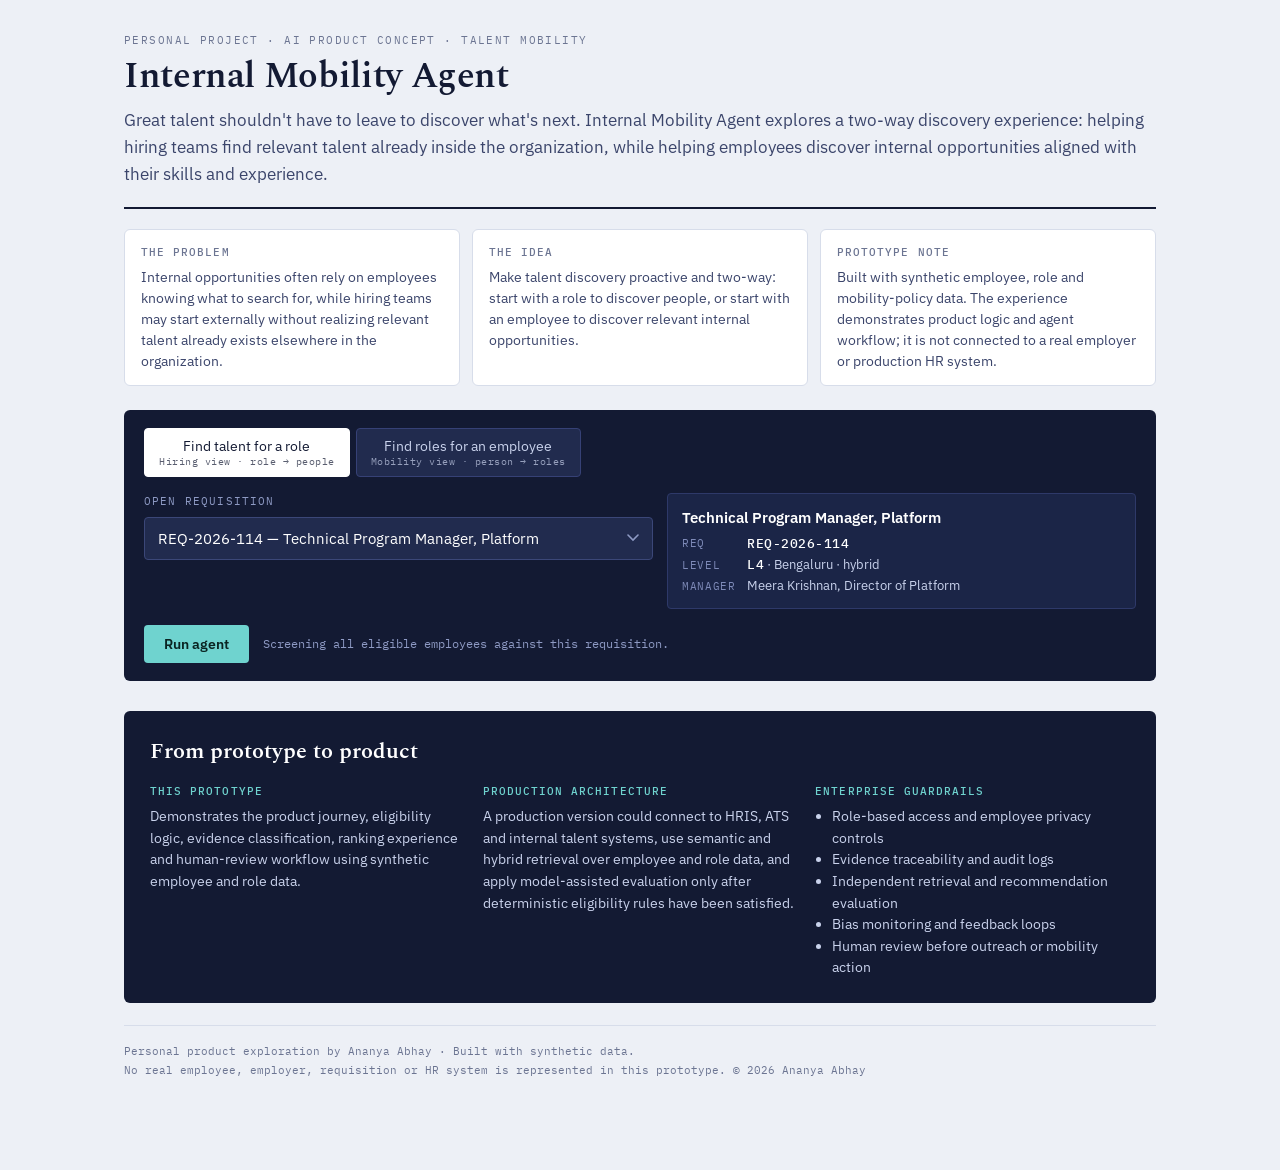
==== commit 27baee60: "Enhance employee profile UI with Font Awesome and CSS updates Added Font Awesome stylesheet and impr" ====
--- a/projects/internal-mobility-ai-agent/index.html
+++ b/projects/internal-mobility-ai-agent/index.html
@@ -13,6 +13,7 @@
   <link
     href="https://fonts.googleapis.com/css2?family=IBM+Plex+Mono:wght@400;500;600&family=IBM+Plex+Sans:wght@400;500;600;700&family=Spectral:ital,wght@0,500;0,600;1,500&display=swap"
     rel="stylesheet">
+  <link rel="stylesheet" href="https://cdnjs.cloudflare.com/ajax/libs/font-awesome/6.5.2/css/all.min.css">
   <style>
     :root {
       --ink: #131A33;
@@ -87,8 +88,9 @@
       margin: 0;
       font-size: 16.5px;
       color: var(--ink2);
-      max-width: 62ch;
-      line-height: 1.6
+      width: 100%;
+      max-width: none;
+      line-height: 1.65
     }
 
     .intro {
@@ -120,19 +122,6 @@
       font-size: 13.5px;
       color: var(--ink2);
       line-height: 1.55
-    }
-
-    .ic.warn {
-      background: var(--absentbg);
-      border-color: #EBCFC9
-    }
-
-    .ic.warn h3 {
-      color: var(--absent)
-    }
-
-    .ic.warn p {
-      color: var(--absent)
     }
 
     .console {
@@ -848,6 +837,76 @@
     .atslink .ext {
       font-family: var(--mono);
       font-size: 11px
+    }
+
+    .empopen {
+      background: none;
+      border: 0;
+      padding: 0;
+      margin: 0;
+      font-family: var(--sans);
+      font-size: 13.5px;
+      font-weight: 600;
+      color: var(--ink);
+      cursor: pointer;
+      text-align: left;
+      border-bottom: 1px solid transparent;
+    }
+
+    .empopen:hover {
+      color: var(--adjacent);
+      border-bottom-color: var(--adjacent);
+    }
+
+    .empopen:focus-visible {
+      outline: 2px solid var(--adjacent);
+      outline-offset: 3px;
+    }
+
+
+    .empprofile {
+      background: #F7F9FD;
+      border: 1px solid var(--rule);
+      border-radius: 5px;
+      padding: 14px 16px;
+      margin: 10px 0 4px;
+    }
+
+    .empprofile[hidden] {
+      display: none;
+    }
+
+    .empmeta {
+      display: grid;
+      grid-template-columns: repeat(auto-fit, minmax(150px, 1fr));
+      gap: 12px;
+      margin-bottom: 13px;
+    }
+
+    .empmeta span {
+      display: block;
+      font-family: var(--mono);
+      font-size: 10px;
+      letter-spacing: .07em;
+      text-transform: uppercase;
+      color: var(--mute);
+      margin-bottom: 2px;
+    }
+
+    .empmeta b {
+      font-family: var(--sans);
+      font-size: 13px;
+      color: var(--ink2);
+      font-weight: 500;
+    }
+
+    .empactions {
+      display: flex;
+      gap: 14px;
+      align-items: center;
+      flex-wrap: wrap;
+      padding-top: 11px;
+      border-top: 1px solid var(--rule2);
     }
 
     .demo {
@@ -1270,6 +1329,8 @@
     <p class="foot">
       Personal product exploration by Ananya Abhay · Built with synthetic data.<br>
       No real employee, employer, requisition or HR system is represented in this prototype.
+
+      © 2026 Ananya Abhay
     </p>
   </div>
 
@@ -1617,11 +1678,103 @@
 
       push(step(3, "Eligibility screen", `
     <table><thead><tr><th style="width:26%">Employee</th><th style="width:80px">Result</th><th>Basis</th></tr></thead>
-    <tbody>${D.screen.map(s => {
+    <tbody>
+${D.screen.map((s, i) => {
         const P = PEOPLE[s[0]];
-        return `<tr><td><b>${P.name}</b><br><span style="font-family:var(--mono);font-size:11px;color:var(--mute)">${P.id} · ${P.level}</span></td><td>${tag(s[1])}</td><td>${s[2]}</td></tr>`;
-      }).join("")}</tbody></table>
+
+        return `
+    <tr>
+      <td>
+        <button
+          class="empopen"
+          data-emp="${s[0]}"
+          data-profile="empProfile${i}"
+          aria-expanded="false"
+          aria-controls="empProfile${i}"
+        >
+          ${P.name}
+        </button>
+
+        <br>
+
+        <span style="font-family:var(--mono);font-size:11px;color:var(--mute)">
+          ${P.id} · ${P.level}
+        </span>
+      </td>
+
+      <td>${tag(s[1])}</td>
+
+      <td>${s[2]}</td>
+    </tr>
+
+    <tr>
+      <td colspan="3" style="padding:0;border-bottom:0">
+        <div class="empprofile" id="empProfile${i}" hidden>
+
+          <div class="empmeta">
+
+            <div>
+              <span>Employee ID</span>
+              <b>${P.id}</b>
+            </div>
+
+            <div>
+              <span>Level</span>
+              <b>${P.level}</b>
+            </div>
+
+            <div>
+              <span>Current role</span>
+              <b>${P.role}</b>
+            </div>
+
+            <div>
+              <span>Location</span>
+              <b>${P.loc}</b>
+            </div>
+
+            <div>
+              <span>In current role</span>
+              <b>${P.tenure}</b>
+            </div>
+
+          </div>
+
+          <div class="empactions">
+
+            <a
+              href="#"
+              class="atslink resume-link"
+              data-emp="${P.id}"
+            >
+              <i class="fa-regular fa-eye"></i>
+              View résumé
+            </a>
+
+            <a
+              href="#"
+              class="atslink hrms-link"
+              data-emp="${P.id}"
+            >
+              Open ${P.id} in HR system
+              <span class="ext">↗</span>
+            </a>
+
+          </div>
+
+          <p class="demo">
+            Prototype — employee details are synthetic. In production these
+            actions would respect HRMS permissions and role-based access.
+          </p>
+
+        </div>
+      </td>
+    </tr>
+  `;
+      }).join("")}
+</tbody></table>
     <p class="note">Six screened, four proceed. The gate runs before matching because it is cheap and absolute — no retrieval work is spent on employees who cannot move, and no ineligible person can be recommended regardless of fit.</p>`));
+      wireEmployeeProfiles();
       await pause(900);
 
       push(step(4, "Evidence match", `
@@ -1757,7 +1910,65 @@
       wireTabs(ROLE_RUN.tpm.letters, "candidate");
       running = false; runBtn.disabled = false; sel.disabled = false; runBtn.textContent = "Run again";
     }
-
+    function wireEmployeeProfiles() {
+
+      document.querySelectorAll(".empopen").forEach(btn => {
+
+        btn.addEventListener("click", () => {
+
+          const panel = document.getElementById(btn.dataset.profile);
+
+          const open = btn.getAttribute("aria-expanded") === "true";
+
+          btn.setAttribute("aria-expanded", String(!open));
+
+          panel.hidden = open;
+
+        });
+
+      });
+
+
+      document.querySelectorAll(".hrms-link").forEach(link => {
+
+        link.addEventListener("click", e => {
+
+          e.preventDefault();
+
+          const id = link.dataset.emp;
+
+          const original = link.innerHTML;
+
+          link.innerHTML = `Prototype — ${id} would open in HRMS <span class="ext">↗</span>`;
+
+          setTimeout(() => {
+            link.innerHTML = original;
+          }, 2200);
+
+        });
+
+      });
+
+
+      document.querySelectorAll(".resume-link").forEach(link => {
+
+        link.addEventListener("click", e => {
+
+          e.preventDefault();
+
+          const original = link.innerHTML;
+
+          link.innerHTML = `<i class="fa-regular fa-eye"></i> Résumé preview would open here`;
+
+          setTimeout(() => {
+            link.innerHTML = original;
+          }, 2200);
+
+        });
+
+      });
+
+    }
     function wireCands(D) {
       const host = document.getElementById("cands");
       host.addEventListener("click", e => {
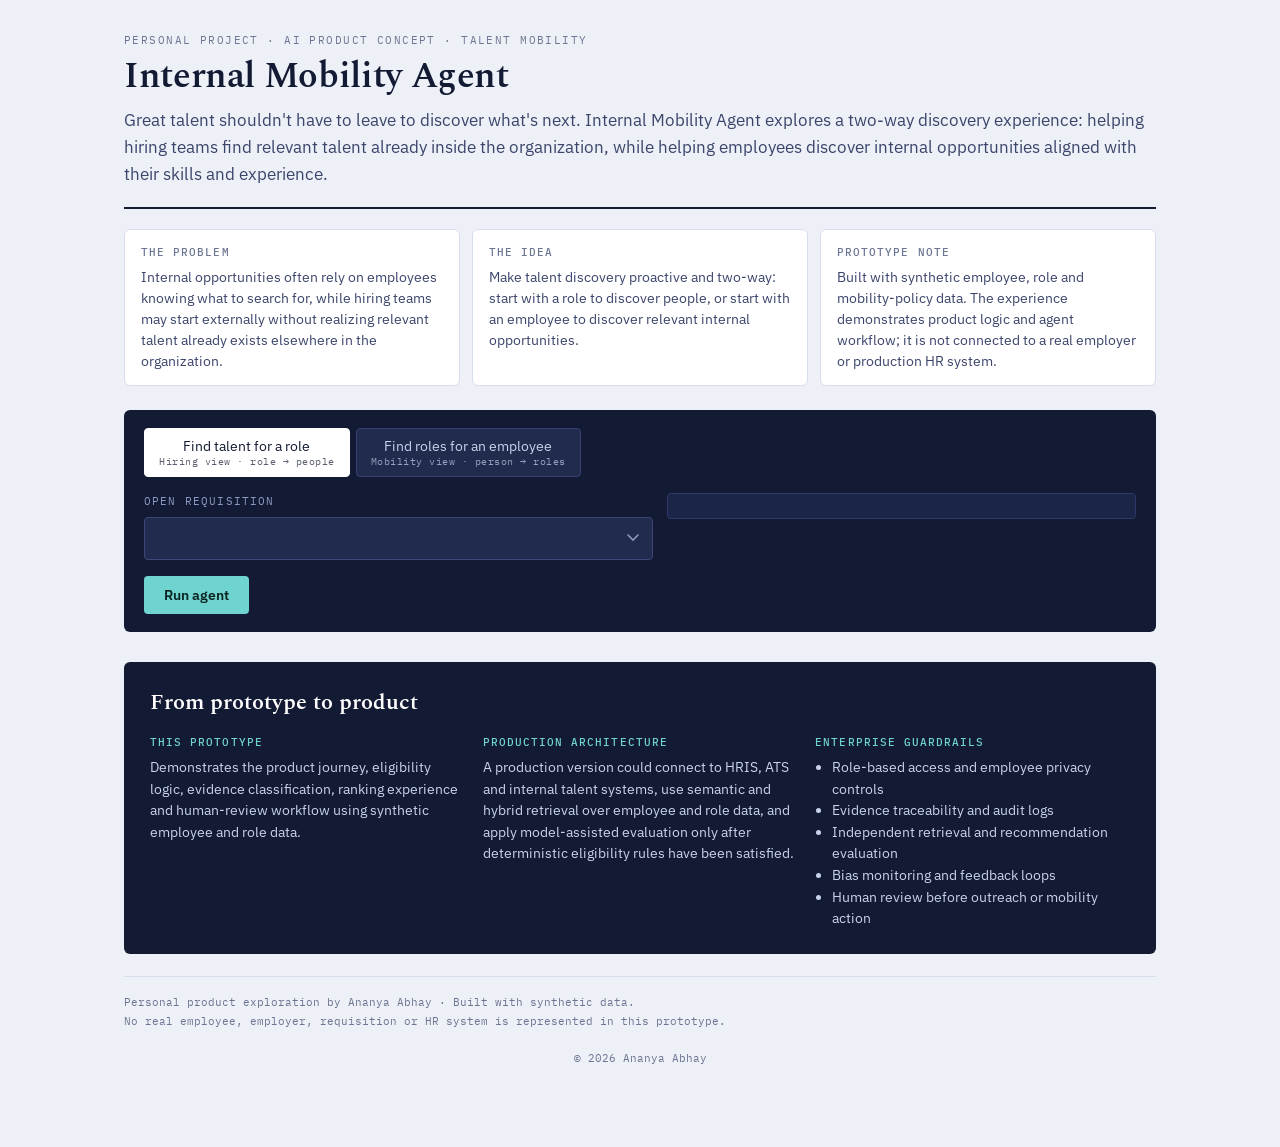
==== commit 1208d814: "revamp" ====
--- a/projects/internal-mobility-ai-agent/index.html
+++ b/projects/internal-mobility-ai-agent/index.html
@@ -1031,24 +1031,51 @@
       margin-top: 13px;
       background: var(--absentbg);
       border-radius: 4px;
-      padding: 11px 13px
-    }
-
-    .withheld .wh {
+      padding: 11px 13px;
+    }
+
+    .withheld summary {
+      display: flex;
+      align-items: center;
+      gap: 12px;
+
+      cursor: pointer;
+      list-style: none;
+
       font-family: var(--mono);
       font-size: 10.5px;
-      letter-spacing: .09em;
+      letter-spacing: .07em;
       text-transform: uppercase;
+
       color: var(--absent);
-      margin-bottom: 6px
+    }
+
+    .withheld summary::-webkit-details-marker {
+      display: none;
+    }
+
+    .withheld summary::after {
+      content: "+";
+      margin-left: auto;
+      font-size: 15px;
+    }
+
+    .withheld[open] summary::after {
+      content: "−";
+    }
+
+    .withheld summary span {
+      opacity: .7;
+      font-size: 9.5px;
     }
 
     .withheld ul {
-      margin: 0;
+      margin: 9px 0 0;
       padding-left: 17px;
+
       font-size: 12.5px;
       color: var(--absent);
-      line-height: 1.7
+      line-height: 1.7;
     }
 
     .score {
@@ -1169,6 +1196,16 @@
       font-size: 11px;
       color: var(--mute);
       line-height: 1.7
+    }
+
+    .project-copyright {
+      margin: 20px 0 0;
+      text-align: center;
+
+      font-family: var(--mono);
+      font-size: 11px;
+
+      color: var(--mute);
     }
 
     @media (max-width:640px) {
@@ -1329,7 +1366,9 @@
     <p class="foot">
       Personal product exploration by Ananya Abhay · Built with synthetic data.<br>
       No real employee, employer, requisition or HR system is represented in this prototype.
-
+    </p>
+
+    <p class="project-copyright">
       © 2026 Ananya Abhay
     </p>
   </div>
@@ -1748,7 +1787,7 @@
               data-emp="${P.id}"
             >
               <i class="fa-regular fa-eye"></i>
-              View résumé
+              View resume
             </a>
 
             <a
@@ -1814,12 +1853,65 @@
         const P = PEOPLE[r[0]];
         return `<li><button class="rankrow" data-i="${i}" aria-expanded="false" aria-controls="jd${i}">
         <div><h3>${P.name}</h3><p>${r[1]}</p></div><span class="car">▸</span></button>
-        <div class="jd" id="jd${i}" hidden>
-          <div class="jdtop"><span class="rid">${P.id}</span><span>LEVEL <b>${P.level}</b></span><span>${P.loc.toUpperCase()}</span><span>IN ROLE <b>${P.tenure}</b></span></div>
-          <p class="blurb">${P.role}. In current role since ${P.since}.</p>
-          <a class="atslink" href="#" data-req="${P.id}">Open ${P.id} in the HR system <span class="ext">↗</span></a>
-          <p class="demo">Prototype — link is not live. In production this resolves to the employee record.</p>
-        </div></li>`;
+       <div class="jd" id="jd${i}" hidden>
+
+  <div class="empmeta">
+
+    <div>
+      <span>Employee ID</span>
+      <b>${P.id}</b>
+    </div>
+
+    <div>
+      <span>Level</span>
+      <b>${P.level}</b>
+    </div>
+
+    <div>
+      <span>Current role</span>
+      <b>${P.role}</b>
+    </div>
+
+    <div>
+      <span>Location</span>
+      <b>${P.loc}</b>
+    </div>
+
+    <div>
+      <span>In current role</span>
+      <b>${P.tenure}</b>
+    </div>
+
+  </div>
+
+  <div class="empactions">
+
+    <a
+      href="#"
+      class="atslink resume-link"
+      data-emp="${P.id}"
+    >
+      <i class="fa-regular fa-eye"></i>
+      View resume
+    </a>
+
+    <a
+      href="#"
+      class="atslink hrms-link"
+      data-emp="${P.id}"
+    >
+      Open ${P.id} in HR system
+      <span class="ext">↗</span>
+    </a>
+
+  </div>
+
+  <p class="demo">
+    Only job-relevant profile fields are surfaced here.
+    Restricted People Operations data is not exposed to the hiring team.
+  </p>
+
+</div></li>`;
       }).join("")}</ol>
     <p class="note">Ranked on evidence against the fixed requirement list, not on how easy each move would be to execute. A system that quietly optimised for filling requisitions would be gamed by employees within a quarter.</p>`));
       wireRank();
@@ -1910,65 +2002,131 @@
       wireTabs(ROLE_RUN.tpm.letters, "candidate");
       running = false; runBtn.disabled = false; sel.disabled = false; runBtn.textContent = "Run again";
     }
+
+    function showResumePreview(link) {
+      link.innerHTML =
+        `<i class="fa-regular fa-eye"></i> Resume preview · demo`;
+    }
+
+    function resetResumeLinks(scope) {
+      scope.querySelectorAll(".resume-link").forEach(link => {
+        link.innerHTML =
+          `<i class="fa-regular fa-eye"></i> View resume`;
+      });
+    }
+
+    function flashSystemLink(link) {
+      const employeeLink = link.classList.contains("hrms-link");
+
+      const id = employeeLink
+        ? link.dataset.emp
+        : link.dataset.req;
+
+      const system = employeeLink ? "HRMS" : "ATS";
+      const original = link.innerHTML;
+
+      link.innerHTML =
+        `Prototype — ${id} would open in ${system} <span class="ext">↗</span>`;
+
+      setTimeout(() => {
+        if (link.isConnected) {
+          link.innerHTML = original;
+        }
+      }, 2200);
+    }
     function wireEmployeeProfiles() {
-
       document.querySelectorAll(".empopen").forEach(btn => {
-
         btn.addEventListener("click", () => {
-
-          const panel = document.getElementById(btn.dataset.profile);
-
-          const open = btn.getAttribute("aria-expanded") === "true";
-
-          btn.setAttribute("aria-expanded", String(!open));
+          const panel =
+            document.getElementById(btn.dataset.profile);
+
+          const open =
+            btn.getAttribute("aria-expanded") === "true";
+
+          if (open) {
+            resetResumeLinks(panel);
+          }
+
+          btn.setAttribute(
+            "aria-expanded",
+            String(!open)
+          );
 
           panel.hidden = open;
-
         });
-
       });
 
-
-      document.querySelectorAll(".hrms-link").forEach(link => {
-
+      document.querySelectorAll(".empprofile .hrms-link").forEach(link => {
         link.addEventListener("click", e => {
-
           e.preventDefault();
-
-          const id = link.dataset.emp;
-
-          const original = link.innerHTML;
-
-          link.innerHTML = `Prototype — ${id} would open in HRMS <span class="ext">↗</span>`;
-
-          setTimeout(() => {
-            link.innerHTML = original;
-          }, 2200);
-
+          flashSystemLink(link);
         });
-
       });
 
-
-      document.querySelectorAll(".resume-link").forEach(link => {
-
+      document.querySelectorAll(".empprofile .resume-link").forEach(link => {
         link.addEventListener("click", e => {
-
           e.preventDefault();
-
-          const original = link.innerHTML;
-
-          link.innerHTML = `<i class="fa-regular fa-eye"></i> Résumé preview would open here`;
-
-          setTimeout(() => {
-            link.innerHTML = original;
-          }, 2200);
-
+          showResumePreview(link);
         });
-
       });
-
-    }
+    }
+
+    document.querySelectorAll(".empopen").forEach(btn => {
+
+      btn.addEventListener("click", () => {
+
+        const panel = document.getElementById(btn.dataset.profile);
+
+        const open = btn.getAttribute("aria-expanded") === "true";
+
+        btn.setAttribute("aria-expanded", String(!open));
+
+        panel.hidden = open;
+
+      });
+
+    });
+
+
+    document.querySelectorAll(".hrms-link").forEach(link => {
+
+      link.addEventListener("click", e => {
+
+        e.preventDefault();
+
+        const id = link.dataset.emp;
+
+        const original = link.innerHTML;
+
+        link.innerHTML = `Prototype — ${id} would open in HRMS <span class="ext">↗</span>`;
+
+        setTimeout(() => {
+          link.innerHTML = original;
+        }, 2200);
+
+      });
+
+    });
+
+
+    document.querySelectorAll(".resume-link").forEach(link => {
+
+      link.addEventListener("click", e => {
+
+        e.preventDefault();
+
+        const original = link.innerHTML;
+
+        link.innerHTML = `<i class="fa-regular fa-eye"></i> Résumé preview would open here`;
+
+        setTimeout(() => {
+          link.innerHTML = original;
+        }, 2200);
+
+      });
+
+    });
+
     function wireCands(D) {
       const host = document.getElementById("cands");
       host.addEventListener("click", e => {
@@ -2014,52 +2172,196 @@
     }
     function wireRank() {
       const list = document.getElementById("ranklist");
+
       list.addEventListener("click", e => {
-        const a = e.target.closest(".atslink");
-        if (a) {
+
+        const resume =
+          e.target.closest(".resume-link");
+
+        if (resume) {
           e.preventDefault();
-          a.innerHTML = 'Prototype link — ' + a.dataset.req + ' would open here <span class="ext">↗</span>';
-          setTimeout(() => { a.innerHTML = 'Open ' + a.dataset.req + (a.dataset.req.startsWith("MS") ? ' in the HR system' : ' in the ATS') + ' <span class="ext">↗</span>'; }, 2200); return;
+          showResumePreview(resume);
+          return;
         }
-        const b = e.target.closest(".rankrow"); if (!b) return;
-        const o = b.getAttribute("aria-expanded") === "true";
-        b.setAttribute("aria-expanded", String(!o));
-        document.getElementById("jd" + b.dataset.i).hidden = o;
+
+
+        const systemLink =
+          e.target.closest(".hrms-link, .atslink");
+
+        if (systemLink) {
+          e.preventDefault();
+          flashSystemLink(systemLink);
+          return;
+        }
+
+
+        const row =
+          e.target.closest(".rankrow");
+
+        if (!row) return;
+
+        const open =
+          row.getAttribute("aria-expanded") === "true";
+
+        const panel =
+          document.getElementById("jd" + row.dataset.i);
+
+        if (open) {
+          resetResumeLinks(panel);
+        }
+
+        row.setAttribute(
+          "aria-expanded",
+          String(!open)
+        );
+
+        panel.hidden = open;
       });
     }
-    function wireTabs(letters, first) {
-      const host = document.getElementById("letter");
-      const render = k => {
-        const L = letters[k];
-        if (drafts[k] === undefined) drafts[k] = L.body.map(p => p.trim().startsWith("<u") ? p : `<p>${p}</p>`).join("") +
-          `<p>Regards,<br>[Your name]<br>People Partner</p>`;
-        host.innerHTML = `<div class="edithint"><span>Template draft — click anywhere in the note to edit before sending</span>
-        <button class="copy" id="copybtn">Copy note</button></div>
-      <div class="letter"><div class="sub">${L.sub}</div>
-        <div class="edit" id="body" contenteditable="true" role="textbox" aria-multiline="true" aria-label="Note text, editable">${drafts[k]}</div></div>
-      <p class="demo" style="margin:9px 0 0">Drafts only. Sending is not enabled — the agent prepares, a person reviews and sends.</p>
-      ${L.check ? `<p class="note">${L.check}</p>` : ""}
-      ${L.withheld ? `<div class="withheld"><div class="wh">Withheld from this recipient · policy 3.2</div>
-        <ul>${L.withheld.map(w => `<li>${w}</li>`).join("")}</ul></div>` : ""}`;
-        const body = document.getElementById("body");
-        body.addEventListener("input", () => { drafts[k] = body.innerHTML; });
-        document.getElementById("copybtn").addEventListener("click", e => {
-          const btn = e.currentTarget, t = body.innerText;
-          const done = () => { btn.textContent = "Copied"; setTimeout(() => { btn.textContent = "Copy note"; }, 1600); };
-          if (navigator.clipboard && window.isSecureContext) { navigator.clipboard.writeText(t).then(done, done); }
-          else {
-            const ta = document.createElement("textarea"); ta.value = t; document.body.appendChild(ta); ta.select();
-            try { document.execCommand("copy"); } catch (err) { } ta.remove(); done();
-          }
-        });
+    const list = document.getElementById("ranklist");
+    list.addEventListener("click", e => {
+      const a = e.target.closest(".atslink");
+      if (a) {
+        e.preventDefault();
+        a.innerHTML = 'Prototype link — ' + a.dataset.req + ' would open here <span class="ext">↗</span>';
+        setTimeout(() => { a.innerHTML = 'Open ' + a.dataset.req + (a.dataset.req.startsWith("MS") ? ' in the HR system' : ' in the ATS') + ' <span class="ext">↗</span>'; }, 2200); return;
+      }
+      const b = e.target.closest(".rankrow"); if (!b) return;
+      const o = b.getAttribute("aria-expanded") === "true";
+      b.setAttribute("aria-expanded", String(!o));
+      document.getElementById("jd" + b.dataset.i).hidden = o;
+    });
+ function wireTabs(letters, first) {
+  const host = document.getElementById("letter");
+
+  const render = k => {
+    const L = letters[k];
+
+    if (drafts[k] === undefined) {
+      drafts[k] =
+        L.body
+          .map(p =>
+            p.trim().startsWith("<u")
+              ? p
+              : `<p>${p}</p>`
+          )
+          .join("") +
+        `<p>Regards,<br>[Your name]<br>People Partner</p>`;
+    }
+
+    const checkHTML = L.check
+      ? `<p class="note">${L.check}</p>`
+      : "";
+
+    const withheldHTML = L.withheld
+      ? [
+          '<details class="withheld">',
+          '<summary>',
+          'Restricted People Ops data kept private',
+          '<span>Policy 3.2</span>',
+          '</summary>',
+          '<ul>',
+          L.withheld.map(w => `<li>${w}</li>`).join(""),
+          '</ul>',
+          '</details>'
+        ].join("")
+      : "";
+
+    host.innerHTML = `
+      <div class="edithint">
+        <span>
+          Template draft — click anywhere in the note to edit before sending
+        </span>
+
+        <button class="copy" id="copybtn">
+          Copy note
+        </button>
+      </div>
+
+      <div class="letter">
+        <div class="sub">
+          ${L.sub}
+        </div>
+
+        <div
+          class="edit"
+          id="body"
+          contenteditable="true"
+          role="textbox"
+          aria-multiline="true"
+          aria-label="Note text, editable"
+        >
+          ${drafts[k]}
+        </div>
+      </div>
+
+      <p class="demo" style="margin:9px 0 0">
+        Drafts only. Sending is not enabled — the agent prepares,
+        a person reviews and sends.
+      </p>
+
+      ${checkHTML}
+      ${withheldHTML}
+    `;
+
+    const body = document.getElementById("body");
+
+    body.addEventListener("input", () => {
+      drafts[k] = body.innerHTML;
+    });
+
+    const copyBtn = document.getElementById("copybtn");
+
+    copyBtn.addEventListener("click", e => {
+      const btn = e.currentTarget;
+      const text = body.innerText;
+
+      const done = () => {
+        btn.textContent = "Copied";
+
+        setTimeout(() => {
+          btn.textContent = "Copy note";
+        }, 1600);
       };
-      document.querySelectorAll(".tab").forEach(t => t.addEventListener("click", () => {
-        document.querySelectorAll(".tab").forEach(x => x.setAttribute("aria-selected", String(x === t)));
-        render(t.dataset.t);
-      }));
-      render(first);
-    }
-
+
+      if (navigator.clipboard && window.isSecureContext) {
+        navigator.clipboard
+          .writeText(text)
+          .then(done, done);
+      } else {
+        const ta = document.createElement("textarea");
+
+        ta.value = text;
+        document.body.appendChild(ta);
+        ta.select();
+
+        try {
+          document.execCommand("copy");
+        } catch (err) {
+          // Clipboard fallback failed silently.
+        }
+
+        ta.remove();
+        done();
+      }
+    });
+  };
+
+  document.querySelectorAll(".tab").forEach(tab => {
+    tab.addEventListener("click", () => {
+      document.querySelectorAll(".tab").forEach(item => {
+        item.setAttribute(
+          "aria-selected",
+          String(item === tab)
+        );
+      });
+
+      render(tab.dataset.t);
+    });
+  });
+
+  render(first);
+}
     fillSelect();
   </script>
 </body>
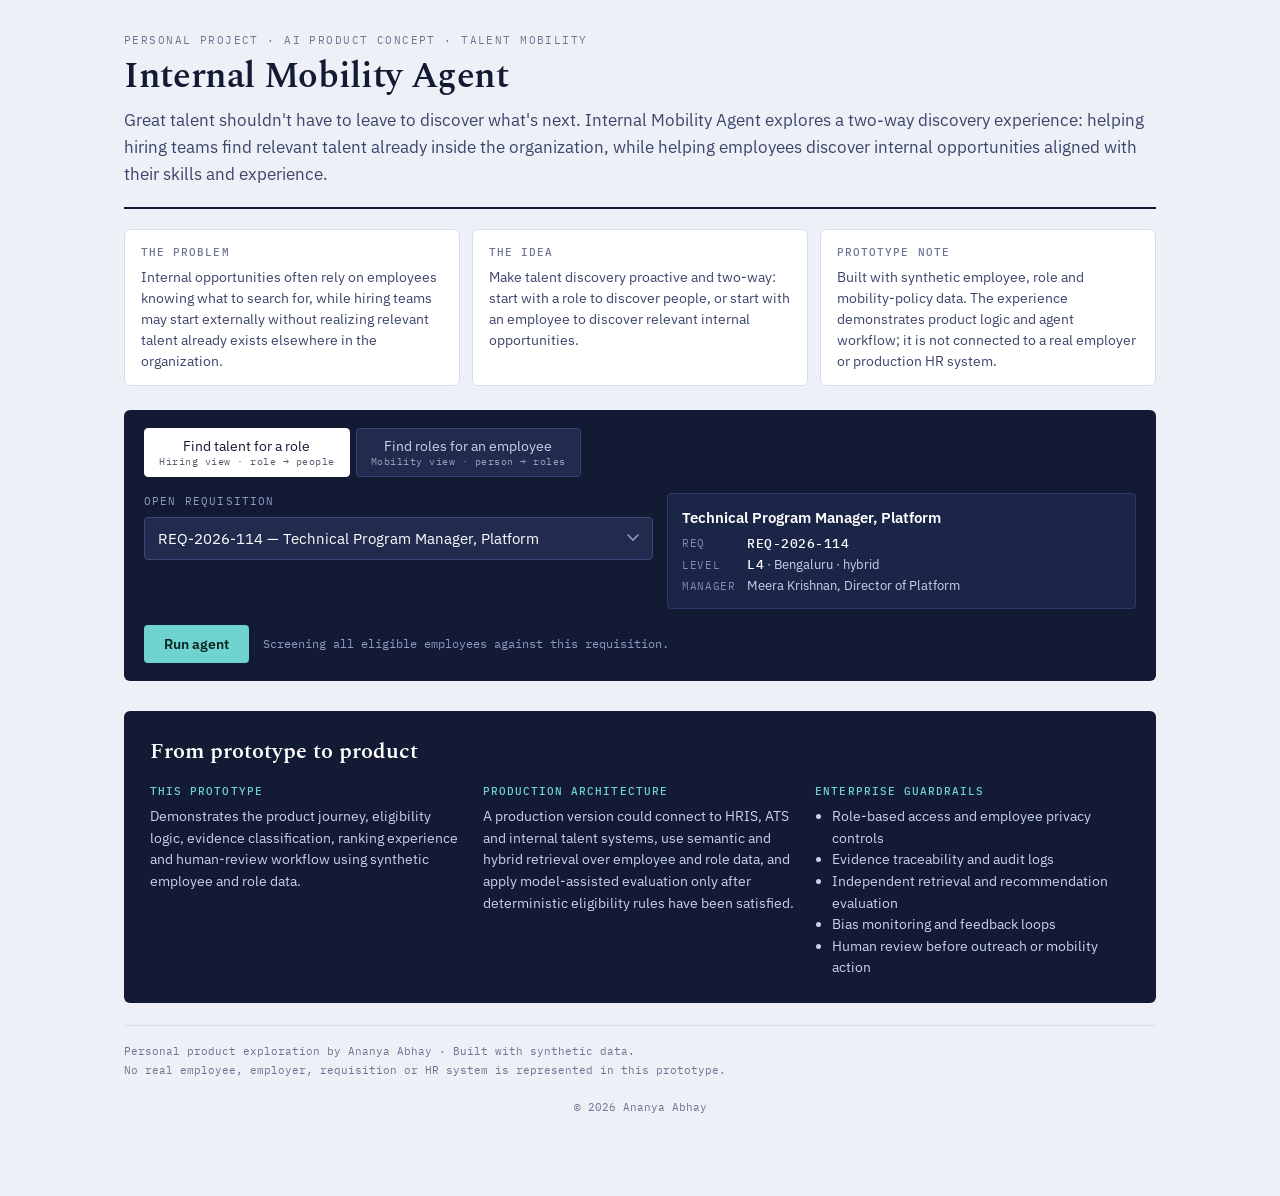
==== commit 9c31da89: "Refactor event listeners and remove unused code" ====
--- a/projects/internal-mobility-ai-agent/index.html
+++ b/projects/internal-mobility-ai-agent/index.html
@@ -1682,7 +1682,13 @@
       if (running) { sel.value = current; return; }
       current = sel.value; showWho(); drafts = {}; out.innerHTML = ""; runBtn.textContent = "Run agent";
     });
-    runBtn.addEventListener("click", () => { if (!running) mode === "role" ? runRole() : runEmp(); });
+    runBtn.addEventListener("click", () => {
+      if (!running) {
+        mode === "role"
+          ? runRole()
+          : runEmp();
+      }
+    });
 
     function el(h) { const d = document.createElement("div"); d.innerHTML = h.trim(); return d.firstElementChild; }
     function step(n, t, b) { return `<section class="step in"><div class="shead"><span class="snum">STEP ${n}</span><h2>${t}</h2></div><div class="sbody">${b}</div></section>`; }
@@ -2070,62 +2076,6 @@
         });
       });
     }
-
-    document.querySelectorAll(".empopen").forEach(btn => {
-
-      btn.addEventListener("click", () => {
-
-        const panel = document.getElementById(btn.dataset.profile);
-
-        const open = btn.getAttribute("aria-expanded") === "true";
-
-        btn.setAttribute("aria-expanded", String(!open));
-
-        panel.hidden = open;
-
-      });
-
-    });
-
-
-    document.querySelectorAll(".hrms-link").forEach(link => {
-
-      link.addEventListener("click", e => {
-
-        e.preventDefault();
-
-        const id = link.dataset.emp;
-
-        const original = link.innerHTML;
-
-        link.innerHTML = `Prototype — ${id} would open in HRMS <span class="ext">↗</span>`;
-
-        setTimeout(() => {
-          link.innerHTML = original;
-        }, 2200);
-
-      });
-
-    });
-
-
-    document.querySelectorAll(".resume-link").forEach(link => {
-
-      link.addEventListener("click", e => {
-
-        e.preventDefault();
-
-        const original = link.innerHTML;
-
-        link.innerHTML = `<i class="fa-regular fa-eye"></i> Résumé preview would open here`;
-
-        setTimeout(() => {
-          link.innerHTML = original;
-        }, 2200);
-
-      });
-
-    });
 
     function wireCands(D) {
       const host = document.getElementById("cands");
@@ -2218,56 +2168,44 @@
         panel.hidden = open;
       });
     }
-    const list = document.getElementById("ranklist");
-    list.addEventListener("click", e => {
-      const a = e.target.closest(".atslink");
-      if (a) {
-        e.preventDefault();
-        a.innerHTML = 'Prototype link — ' + a.dataset.req + ' would open here <span class="ext">↗</span>';
-        setTimeout(() => { a.innerHTML = 'Open ' + a.dataset.req + (a.dataset.req.startsWith("MS") ? ' in the HR system' : ' in the ATS') + ' <span class="ext">↗</span>'; }, 2200); return;
-      }
-      const b = e.target.closest(".rankrow"); if (!b) return;
-      const o = b.getAttribute("aria-expanded") === "true";
-      b.setAttribute("aria-expanded", String(!o));
-      document.getElementById("jd" + b.dataset.i).hidden = o;
-    });
- function wireTabs(letters, first) {
-  const host = document.getElementById("letter");
-
-  const render = k => {
-    const L = letters[k];
-
-    if (drafts[k] === undefined) {
-      drafts[k] =
-        L.body
-          .map(p =>
-            p.trim().startsWith("<u")
-              ? p
-              : `<p>${p}</p>`
-          )
-          .join("") +
-        `<p>Regards,<br>[Your name]<br>People Partner</p>`;
-    }
-
-    const checkHTML = L.check
-      ? `<p class="note">${L.check}</p>`
-      : "";
-
-    const withheldHTML = L.withheld
-      ? [
-          '<details class="withheld">',
-          '<summary>',
-          'Restricted People Ops data kept private',
-          '<span>Policy 3.2</span>',
-          '</summary>',
-          '<ul>',
-          L.withheld.map(w => `<li>${w}</li>`).join(""),
-          '</ul>',
-          '</details>'
-        ].join("")
-      : "";
-
-    host.innerHTML = `
+
+    function wireTabs(letters, first) {
+      const host = document.getElementById("letter");
+
+      const render = k => {
+        const L = letters[k];
+
+        if (drafts[k] === undefined) {
+          drafts[k] =
+            L.body
+              .map(p =>
+                p.trim().startsWith("<u")
+                  ? p
+                  : `<p>${p}</p>`
+              )
+              .join("") +
+            `<p>Regards,<br>[Your name]<br>People Partner</p>`;
+        }
+
+        const checkHTML = L.check
+          ? `<p class="note">${L.check}</p>`
+          : "";
+
+        const withheldHTML = L.withheld
+          ? [
+            '<details class="withheld">',
+            '<summary>',
+            'Restricted People Ops data kept private',
+            '<span>Policy 3.2</span>',
+            '</summary>',
+            '<ul>',
+            L.withheld.map(w => `<li>${w}</li>`).join(""),
+            '</ul>',
+            '</details>'
+          ].join("")
+          : "";
+
+        host.innerHTML = `
       <div class="edithint">
         <span>
           Template draft — click anywhere in the note to edit before sending
@@ -2304,65 +2242,66 @@
       ${withheldHTML}
     `;
 
-    const body = document.getElementById("body");
-
-    body.addEventListener("input", () => {
-      drafts[k] = body.innerHTML;
-    });
-
-    const copyBtn = document.getElementById("copybtn");
-
-    copyBtn.addEventListener("click", e => {
-      const btn = e.currentTarget;
-      const text = body.innerText;
-
-      const done = () => {
-        btn.textContent = "Copied";
-
-        setTimeout(() => {
-          btn.textContent = "Copy note";
-        }, 1600);
+        const body = document.getElementById("body");
+
+        body.addEventListener("input", () => {
+          drafts[k] = body.innerHTML;
+        });
+
+        const copyBtn = document.getElementById("copybtn");
+
+        copyBtn.addEventListener("click", e => {
+          const btn = e.currentTarget;
+          const text = body.innerText;
+
+          const done = () => {
+            btn.textContent = "Copied";
+
+            setTimeout(() => {
+              btn.textContent = "Copy note";
+            }, 1600);
+          };
+
+          if (navigator.clipboard && window.isSecureContext) {
+            navigator.clipboard
+              .writeText(text)
+              .then(done, done);
+          } else {
+            const ta = document.createElement("textarea");
+
+            ta.value = text;
+            document.body.appendChild(ta);
+            ta.select();
+
+            try {
+              document.execCommand("copy");
+            } catch (err) {
+              // Clipboard fallback failed silently.
+            }
+
+            ta.remove();
+            done();
+          }
+        });
       };
 
-      if (navigator.clipboard && window.isSecureContext) {
-        navigator.clipboard
-          .writeText(text)
-          .then(done, done);
-      } else {
-        const ta = document.createElement("textarea");
-
-        ta.value = text;
-        document.body.appendChild(ta);
-        ta.select();
-
-        try {
-          document.execCommand("copy");
-        } catch (err) {
-          // Clipboard fallback failed silently.
-        }
-
-        ta.remove();
-        done();
-      }
-    });
-  };
-
-  document.querySelectorAll(".tab").forEach(tab => {
-    tab.addEventListener("click", () => {
-      document.querySelectorAll(".tab").forEach(item => {
-        item.setAttribute(
-          "aria-selected",
-          String(item === tab)
-        );
+      document.querySelectorAll(".tab").forEach(tab => {
+        tab.addEventListener("click", () => {
+          document.querySelectorAll(".tab").forEach(item => {
+            item.setAttribute(
+              "aria-selected",
+              String(item === tab)
+            );
+          });
+
+          render(tab.dataset.t);
+        });
       });
 
-      render(tab.dataset.t);
-    });
-  });
-
-  render(first);
-}
+      render(first);
+    }
     fillSelect();
+
   </script>
 </body>
 
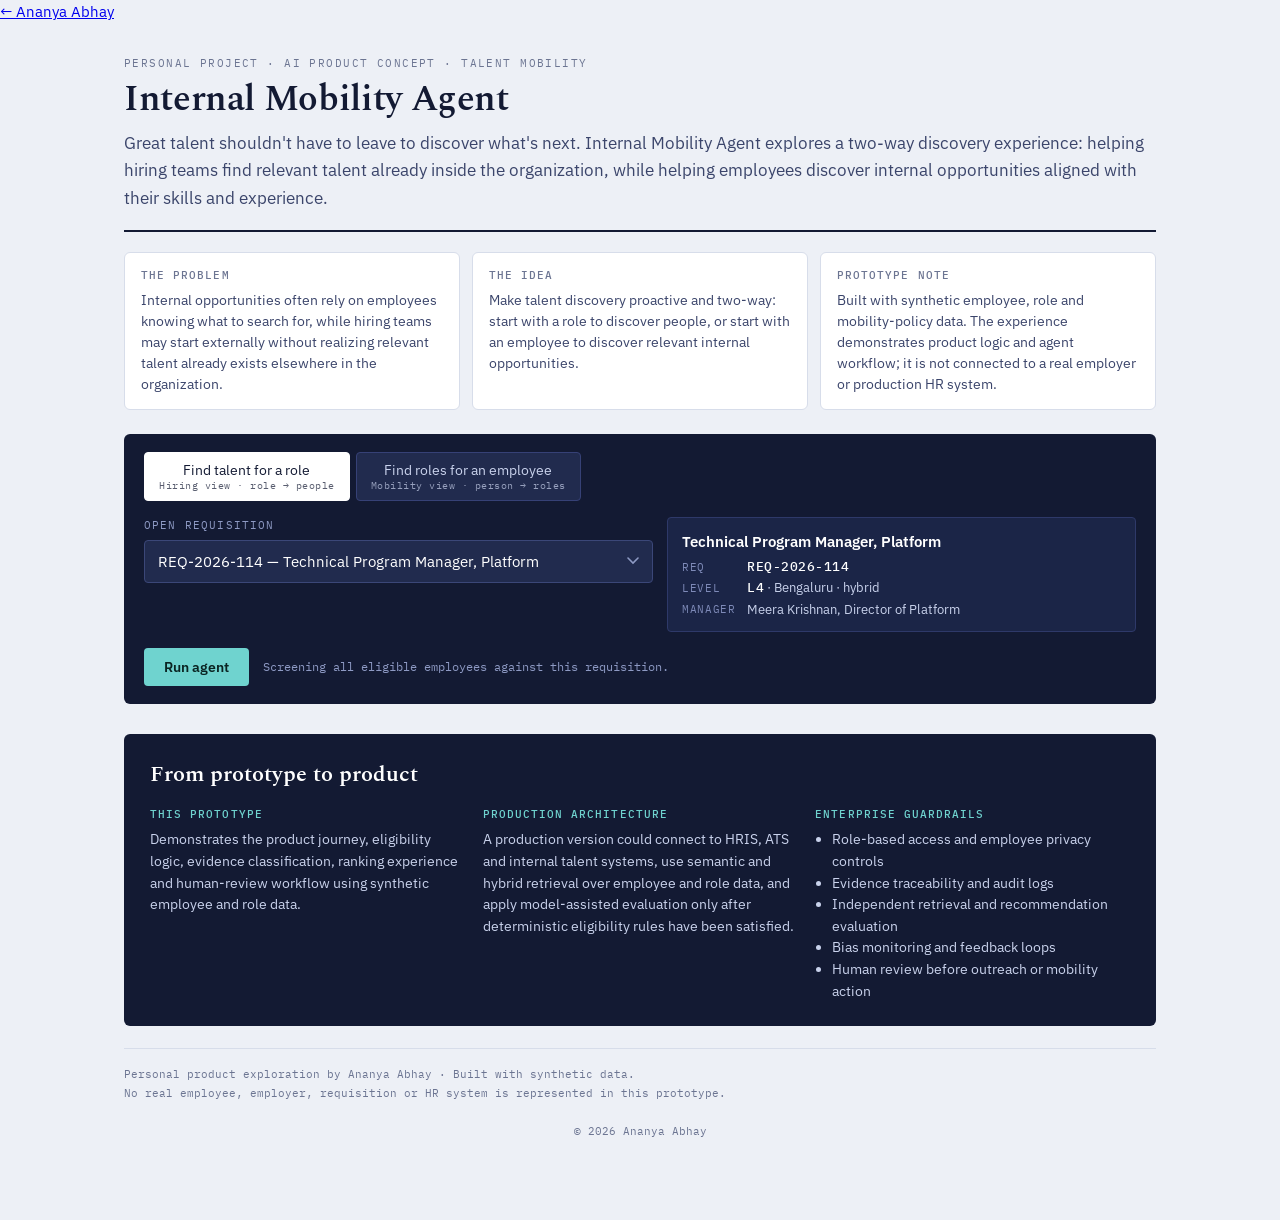
==== commit f15f29f3: "Add back link to GitHub in index.html Added a link to Ananya Abhay's GitHub page." ====
--- a/projects/internal-mobility-ai-agent/index.html
+++ b/projects/internal-mobility-ai-agent/index.html
@@ -4,7 +4,18 @@
 <head>
   <meta charset="utf-8">
   <meta name="viewport" content="width=device-width, initial-scale=1">
+  <a href="https://ananyaabhay.github.io/">← Ananya Abhay</a>
   <title>Internal Mobility Agent | AI Talent Mobility Product Concept</title>
+
+  <link rel="canonical" href="https://ananyaabhay.github.io/projects/internal-mobility-ai-agent/" />
+<meta property="og:type" content="article" />
+<meta property="og:locale" content="en_IN" />
+<meta property="og:site_name" content="Ananya Abhay" />
+<meta property="og:url" content="https://ananyaabhay.github.io/projects/internal-mobility-ai-agent/" />
+<meta property="og:title" content="Internal Mobility Agent | AI Talent Mobility Product Concept" />
+<meta property="og:description" content="A product concept for two-way internal talent discovery — matching open roles to employees using AI, with eligibility gating and privacy boundaries built in." />
+<meta property="og:image" content="https://ananyaabhay.github.io/assets/image_aa.png" />
+<meta name="twitter:card" content="summary" />
 
   <meta name="description"
     content="A personal AI product concept exploring two-way internal talent discovery — matching employees to opportunities and helping hiring teams discover relevant internal talent.">
